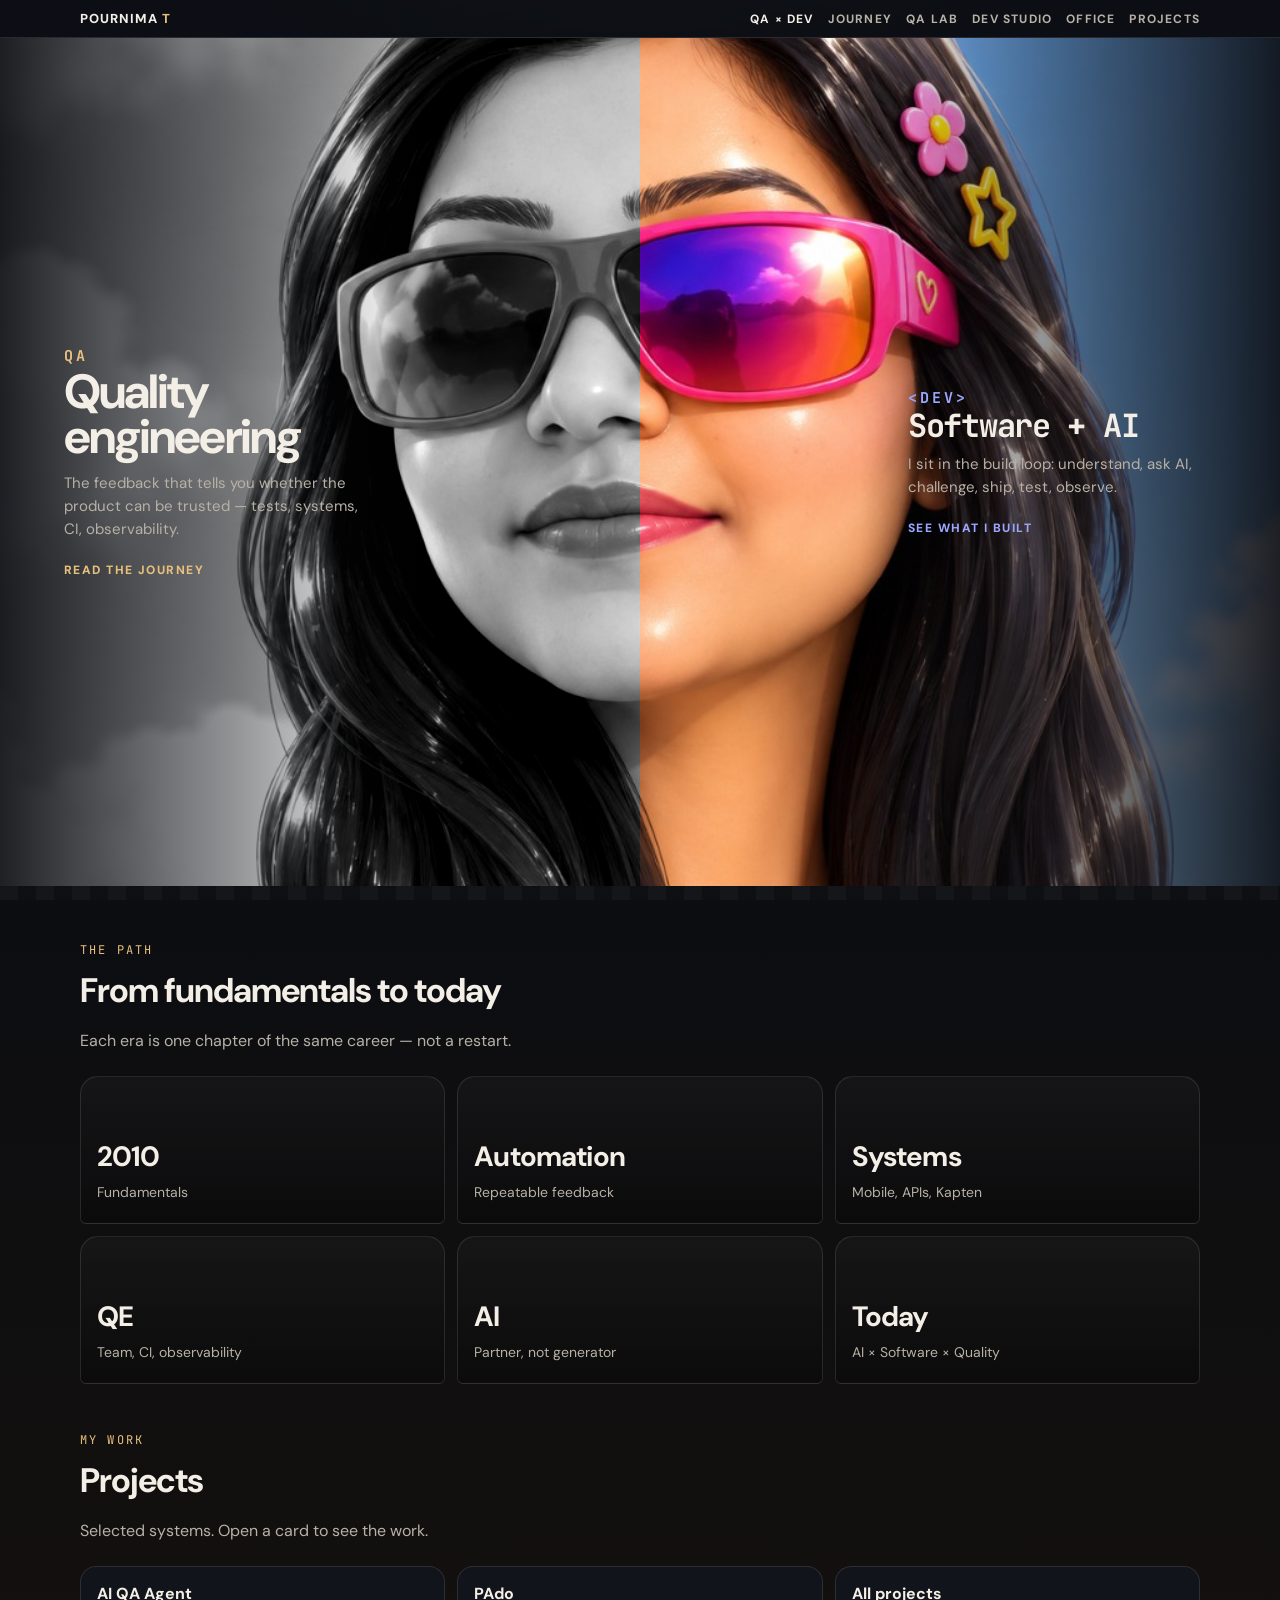
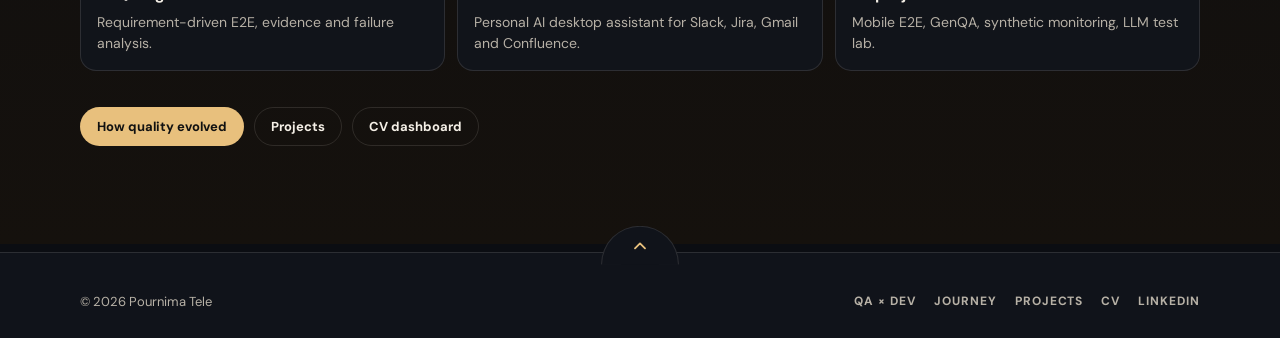
==== index.html @ 0f0cb0cd "Use the new illustrated portrait on the QA × Dev split. The black-and-white and color halves stay th" ====
<!DOCTYPE html>
<html lang="en">
<head>
  <meta charset="UTF-8" />
  <meta name="viewport" content="width=device-width, initial-scale=1" />
  <title>Pournima T | QA × Dev</title>
  <meta name="description" content="Pournima Tele — quality engineering on one side, software and AI-assisted development on the other. 13+ years. Career started in 2010." />
  <link rel="preconnect" href="https://fonts.googleapis.com" />
  <link href="https://fonts.googleapis.com/css2?family=DM+Sans:wght@400;500;700;800&family=JetBrains+Mono:wght@500;700&display=swap" rel="stylesheet" />
  <link rel="stylesheet" href="./styles.css" />
</head>
<body id="top" data-room="lobby">
  <div class="mouse-spot" aria-hidden="true"></div>
  <a class="skip" href="#main">Skip to content</a>
  <div class="floor">
    <header class="nav">
      <div class="wrap hud-inner">
        <a class="brand" href="https://qapournima.github.io/ai-quality-engineering/">Pournima <span>T</span></a>
        <nav class="nav-links" aria-label="Site">
          <a class="active" href="./index.html">QA × Dev</a>
          <a href="https://qapournima.github.io/ai-quality-engineering/journey.html">Journey</a>
          <a href="https://qapournima.github.io/ai-quality-engineering/qa-lab.html">QA Lab</a>
          <a href="https://qapournima.github.io/ai-quality-engineering/dev-studio.html">Dev Studio</a>
          <a href="https://qapournima.github.io/ai-quality-engineering/office.html">Office</a>
          <a href="https://qapournima.github.io/ai-quality-engineering/fame.html">Projects</a>
        </nav>
      </div>
    </header>
    <section class="stage" data-stage style="--split: 50">
      <figure class="face" data-face aria-hidden="true">
        <span class="half bw-half">
          <img src="./assets/portrait.jpg?v=2" alt="" />
        </span>
        <span class="half color-half">
          <img src="./assets/portrait.jpg?v=2" alt="" />
        </span>
      </figure>
      <a class="copy copy-qa" data-lean="qa" href="https://qapournima.github.io/ai-quality-engineering/journey.html">
        <p class="role">QA</p>
        <h1>Quality engineering</h1>
        <p>The feedback that tells you whether the product can be trusted — tests, systems, CI, observability.</p>
        <span class="go">Read the journey</span>
      </a>
      <a class="copy copy-dev" data-lean="dev" href="https://qapournima.github.io/ai-quality-engineering/fame.html">
        <p class="role">&lt;dev&gt;</p>
        <h1>Software + AI</h1>
        <p>I sit in the build loop: understand, ask AI, challenge, ship, test, observe.</p>
        <span class="go">See what I built</span>
      </a>
    </section>
    <main id="main" class="wrap after">
      <p class="kicker">The path</p>
      <h2 class="section-title">From fundamentals to today</h2>
      <p class="section-sub">Each era is one chapter of the same career — not a restart.</p>
      <div class="era-doors">
        <a class="door me" href="https://qapournima.github.io/ai-quality-engineering/journey.html#foundations"><h2>2010</h2><p>Fundamentals</p></a>
        <a class="door" href="https://qapournima.github.io/ai-quality-engineering/journey.html#automation"><h2>Automation</h2><p>Repeatable feedback</p></a>
        <a class="door qa" href="https://qapournima.github.io/ai-quality-engineering/journey.html#systems"><h2>Systems</h2><p>Mobile, APIs, Kapten</p></a>
        <a class="door qa" href="https://qapournima.github.io/ai-quality-engineering/journey.html#qe"><h2>QE</h2><p>Team, CI, observability</p></a>
        <a class="door dev" href="https://qapournima.github.io/ai-quality-engineering/journey.html#ai"><h2>AI</h2><p>Partner, not generator</p></a>
        <a class="door me" href="https://qapournima.github.io/ai-quality-engineering/journey.html#today"><h2>Today</h2><p>AI × Software × Quality</p></a>
      </div>
      <p class="kicker" style="margin-top:48px">My work</p>
      <h2 class="section-title">Projects</h2>
      <p class="section-sub">Selected systems. Open a card to see the work.</p>
      <div class="grid-3">
        <a class="card" href="https://qapournima.github.io/ai-quality-engineering/projects/ai-qa.html">
          <h3>AI QA Agent</h3>
          <p>Requirement-driven E2E, evidence and failure analysis.</p>
        </a>
        <a class="card" href="https://github.com/QAPournima/PAdo">
          <h3>PAdo</h3>
          <p>Personal AI desktop assistant for Slack, Jira, Gmail and Confluence.</p>
        </a>
        <a class="card" href="https://qapournima.github.io/ai-quality-engineering/fame.html">
          <h3>All projects</h3>
          <p>Mobile E2E, GenQA, synthetic monitoring, LLM test lab.</p>
        </a>
      </div>
      <div class="cta">
        <a class="btn btn-primary" href="https://qapournima.github.io/ai-quality-engineering/journey.html">How quality evolved</a>
        <a class="btn btn-ghost" href="https://qapournima.github.io/ai-quality-engineering/fame.html">Projects</a>
        <a class="btn btn-ghost" href="https://qapournima.github.io/QAPournima/">CV dashboard</a>
      </div>
    </main>
  </div>
  <footer class="site-foot">
    <a class="to-top" href="#top" aria-label="Back to top"><svg viewBox="0 0 24 24" width="20" height="20" aria-hidden="true"><path d="M6 14l6-6 6 6" fill="none" stroke="currentColor" stroke-width="2.2" stroke-linecap="round" stroke-linejoin="round"/></svg></a>
    <div class="foot-inner">
      <p>© 2026 Pournima Tele</p>
      <nav aria-label="Footer">
        <a href="./index.html">QA × Dev</a>
        <a href="https://qapournima.github.io/ai-quality-engineering/journey.html">Journey</a>
        <a href="https://qapournima.github.io/ai-quality-engineering/fame.html">Projects</a>
        <a href="https://qapournima.github.io/QAPournima/">CV</a>
        <a href="https://www.linkedin.com/in/pournimatele/">LinkedIn</a>
      </nav>
    </div>
  </footer>
  <script src="./script.js"></script>
</body>
</html>
---- styles.css ----
:root {
  --bg: #0b0d12;
  --ink: #f4efe6;
  --muted: #b7b1a6;
  --line: rgba(244, 239, 230, 0.12);
  --gold: #e8c07d;
  --lab: #7fd3c2;
  --dev: #9aa7ff;
  --me: #f0b27a;
  --tone: var(--gold);
  --panel: rgba(18, 21, 29, 0.88);
  --max: 1120px;
  --split: 50;
}
@property --split {
  syntax: "<number>";
  inherits: true;
  initial-value: 50;
}
* { box-sizing: border-box; }
html { scroll-behavior: smooth; }
body {
  margin: 0;
  min-height: 100vh;
  color: var(--ink);
  font-family: "DM Sans", ui-sans-serif, system-ui, sans-serif;
  background: #0b0d12;
}
.skip {
  position: absolute;
  left: 12px;
  top: -48px;
  z-index: 60;
  background: var(--tone);
  color: #111;
  font-weight: 700;
  text-decoration: none;
  padding: 8px 12px;
  border-radius: 8px;
}
.skip:focus { top: 12px; }
.floor {
  min-height: 100vh;
  background:
    radial-gradient(900px 420px at 50% -10%, color-mix(in srgb, var(--tone) 22%, transparent), transparent 60%),
    linear-gradient(180deg, #12151d 0%, #0b0d12 42%, #15110d 100%);
}
.floor::before {
  content: "";
  position: fixed;
  inset: auto 0 0;
  height: 28vh;
  background: repeating-linear-gradient(
    90deg,
    rgba(244,239,230,0.04) 0 18px,
    rgba(244,239,230,0.01) 18px 36px
  );
  mask-image: linear-gradient(transparent, black 50%);
  pointer-events: none;
}
a { color: inherit; }
.wrap { width: min(var(--max), calc(100% - 36px)); margin: 0 auto; position: relative; z-index: 1; }
.nav {
  position: sticky;
  top: 0;
  z-index: 40;
  backdrop-filter: blur(14px);
  background: rgba(11, 13, 18, 0.78);
  border-bottom: 1px solid var(--line);
}
.hud-inner {
  display: flex;
  align-items: center;
  justify-content: space-between;
  gap: 12px;
  padding: 10px 0;
  flex-wrap: wrap;
}
.brand {
  text-decoration: none;
  font-weight: 800;
  letter-spacing: 0.08em;
  text-transform: uppercase;
  font-size: 13px;
}
.brand span { color: var(--tone); }
.nav-links {
  display: flex;
  flex-wrap: wrap;
  gap: 14px;
  font-size: 12px;
  font-weight: 700;
  letter-spacing: 0.1em;
  text-transform: uppercase;
}
.nav-links a { text-decoration: none; color: var(--muted); }
.nav-links a:hover, .nav-links a.active { color: var(--ink); }

.stage {
  position: relative;
  display: grid;
  grid-template-columns: 1fr 1fr;
  min-height: calc(100vh - 52px);
  overflow: hidden;
}
.face {
  position: absolute;
  inset: 0;
  width: auto;
  margin: 0;
  pointer-events: none;
  z-index: 1;
}
.stage::before,
.stage::after {
  content: "";
  position: absolute;
  top: 0;
  bottom: 0;
  width: min(42%, 420px);
  z-index: 2;
  pointer-events: none;
}
.stage::before {
  left: 0;
  background: linear-gradient(90deg, rgba(11, 13, 18, 0.92) 0%, rgba(11, 13, 18, 0.45) 55%, transparent 100%);
}
.stage::after {
  right: 0;
  background: linear-gradient(270deg, rgba(11, 13, 18, 0.92) 0%, rgba(11, 13, 18, 0.45) 55%, transparent 100%);
}
.half {
  position: absolute;
  top: 0;
  bottom: 0;
  overflow: hidden;
}
.bw-half {
  left: 0;
  width: calc(var(--split) * 1%);
}
.color-half {
  left: calc(var(--split) * 1%);
  right: 0;
}
.half img {
  position: absolute;
  top: 0;
  height: 100%;
  width: var(--face-w, 1080px);
  max-width: none;
  object-fit: cover;
  object-position: 50% 42%;
}
.bw-half img { left: 0; filter: grayscale(1) contrast(1.12); }
.color-half img { left: calc(var(--split) * var(--face-w, 1080px) / -100); }
.copy {
  position: relative;
  z-index: 3;
  text-decoration: none;
  color: inherit;
  max-width: 28ch;
  align-self: center;
}
.copy:focus-visible { outline: 2px solid var(--tone); outline-offset: 8px; }
.copy-qa { justify-self: start; margin: 0 auto 0 clamp(24px, 5vw, 72px); }
.copy-dev { justify-self: end; margin: 0 clamp(24px, 5vw, 72px) 0 auto; }
.role {
  margin: 0 0 10px;
  letter-spacing: 0.2em;
  text-transform: uppercase;
  font-size: 12px;
  font-weight: 700;
  font-family: "JetBrains Mono", ui-monospace, monospace;
}
.copy-qa .role { color: var(--gold); }
.copy-dev .role { color: var(--dev); }
.copy h1 {
  margin: 0 0 12px;
  font-size: clamp(28px, 4vw, 48px);
  letter-spacing: -0.04em;
  line-height: 0.95;
}
.copy-dev h1 {
  font-family: "JetBrains Mono", ui-monospace, monospace;
  font-size: clamp(20px, 3vw, 32px);
}
.copy p {
  margin: 0;
  color: var(--muted);
  line-height: 1.55;
  font-size: 15px;
}
.go {
  display: inline-block;
  margin-top: 20px;
  font-size: 12px;
  font-weight: 800;
  letter-spacing: 0.12em;
  text-transform: uppercase;
}
.copy-qa .go { color: var(--gold); }
.copy-dev .go { color: var(--dev); }

.after { padding: 56px 0 90px; scroll-margin-top: 64px; }
.kicker {
  margin: 0 0 10px;
  font-family: "JetBrains Mono", ui-monospace, monospace;
  font-size: 12px;
  letter-spacing: 0.18em;
  text-transform: uppercase;
  color: var(--tone);
}
.section-title { margin: 0 0 8px; font-size: 34px; letter-spacing: -0.03em; }
.section-sub { color: var(--muted); max-width: 680px; line-height: 1.55; }
.era-doors {
  display: grid;
  grid-template-columns: repeat(3, 1fr);
  gap: 12px;
  margin: 22px 0;
}
.era-doors .door {
  margin: 0;
  width: auto;
  justify-self: stretch;
}
.door {
  min-height: 148px;
  border-radius: 18px 18px 6px 6px;
  border: 1px solid var(--line);
  text-decoration: none;
  padding: 22px 16px;
  display: flex;
  flex-direction: column;
  justify-content: flex-end;
  gap: 8px;
  background: linear-gradient(180deg, rgba(255,255,255,0.03), rgba(0,0,0,0.25));
  transition: transform .2s ease, box-shadow .2s ease, border-color .2s ease;
  position: relative;
  overflow: hidden;
  isolation: isolate;
}
.door > * { position: relative; z-index: 1; }
.door h2 { margin: 0; font-size: 28px; letter-spacing: -0.03em; }
.door p { margin: 0; color: var(--muted); font-size: 14px; }
.door:hover, .door:focus-visible {
  transform: translateY(-6px);
  border-color: color-mix(in srgb, var(--door, var(--gold)) 55%, white);
  box-shadow: 0 16px 40px color-mix(in srgb, var(--door, var(--gold)) 18%, transparent);
}
.door.qa { --door: var(--lab); }
.door.dev { --door: var(--dev); }
.door.me { --door: var(--me); }
.door::after, .card::after {
  content: "";
  position: absolute;
  inset: 0;
  pointer-events: none;
  opacity: 0;
  z-index: 0;
  background: radial-gradient(
    220px circle at var(--lx, 50%) var(--ly, 50%),
    color-mix(in srgb, var(--door, var(--tone)) 32%, transparent),
    transparent 72%
  );
  transition: opacity 0.25s ease;
}
.door:hover::after, .card:hover::after,
.door:focus-visible::after, .card:focus-visible::after { opacity: 1; }
.grid-3 {
  display: grid;
  grid-template-columns: repeat(3, 1fr);
  gap: 12px;
  margin-top: 22px;
}
.card {
  background: var(--panel);
  border: 1px solid var(--line);
  border-radius: 16px;
  padding: 16px;
  text-decoration: none;
  display: block;
  min-height: 100%;
  position: relative;
  overflow: hidden;
  isolation: isolate;
}
.card > * { position: relative; z-index: 1; }
.card:hover, .card:focus-visible { border-color: color-mix(in srgb, var(--tone) 50%, white); }
.card h3 { margin: 0 0 8px; font-size: 16px; }
.card p { margin: 0; color: var(--muted); font-size: 14px; line-height: 1.5; }
.cta {
  display: flex;
  flex-wrap: wrap;
  gap: 10px;
  margin: 36px 0 8px;
}
.btn {
  display: inline-flex;
  align-items: center;
  justify-content: center;
  border-radius: 999px;
  padding: 10px 16px;
  text-decoration: none;
  font-weight: 700;
  font-size: 13px;
  border: 1px solid transparent;
}
.btn-primary { background: var(--tone); color: #111; }
.btn-ghost { border-color: var(--line); }
.mouse-spot {
  position: fixed;
  inset: 0;
  pointer-events: none;
  z-index: 8;
  transition: opacity 0.3s ease;
}

@media (max-width: 860px) {
  .stage {
    grid-template-columns: 1fr;
    min-height: auto;
  }
  .face {
    position: relative;
    left: auto;
    width: 100%;
    height: 78vw;
    min-height: 340px;
    transform: none;
    grid-row: 2;
  }
  .copy {
    max-width: none;
    margin: 0;
    padding: 32px 22px;
    justify-self: stretch;
  }
  .copy-qa { grid-row: 1; }
  .copy-dev { grid-row: 3; }
  .era-doors, .grid-3 { grid-template-columns: 1fr; }
  .mouse-spot, .door::after, .card::after { display: none; }
}
@media (prefers-reduced-motion: reduce) {
  .bw-half, .color-half, .half img { transition: none; }
  html { scroll-behavior: auto; }
  .door:hover, .door:focus-visible { transform: none; }
}
@media (min-width: 861px) and (prefers-reduced-motion: no-preference) {
  .bw-half, .color-half {
    transition: width 0.18s linear, left 0.18s linear;
  }
  .color-half img { transition: left 0.18s linear; }
  .stage.is-rest .bw-half,
  .stage.is-rest .color-half {
    transition: width 0.45s cubic-bezier(0.22, 1, 0.36, 1), left 0.45s cubic-bezier(0.22, 1, 0.36, 1);
  }
  .stage.is-rest .color-half img {
    transition: left 0.45s cubic-bezier(0.22, 1, 0.36, 1);
  }
}

.site-foot {
  position: relative;
  z-index: 20;
  margin-top: 8px;
  background: #10131a;
  color: var(--muted);
  padding: 40px 0 28px;
  border-top: 1px solid var(--line);
}
.to-top {
  position: absolute;
  left: 50%;
  top: 0;
  transform: translate(-50%, -70%);
  width: 78px;
  height: 39px;
  border-radius: 78px 78px 0 0;
  background: #10131a;
  color: var(--gold);
  display: grid;
  place-items: end center;
  padding-bottom: 8px;
  text-decoration: none;
  border: 1px solid var(--line);
  border-bottom: 0;
}
.to-top:hover { color: var(--ink); }
.foot-inner {
  display: flex;
  justify-content: space-between;
  align-items: center;
  flex-wrap: wrap;
  gap: 12px 28px;
  width: min(var(--max), calc(100% - 36px));
  margin: 0 auto;
}
.site-foot p { margin: 0; font-size: 13px; }
.site-foot nav { display: flex; flex-wrap: wrap; gap: 8px 18px; }
.site-foot nav a {
  color: var(--muted);
  text-decoration: none;
  font-size: 12px;
  font-weight: 700;
  letter-spacing: 0.08em;
  text-transform: uppercase;
}
.site-foot nav a:hover { color: var(--ink); }
@media (max-width: 720px) {
  .foot-inner { justify-content: center; text-align: center; }
  .site-foot nav { justify-content: center; }
}
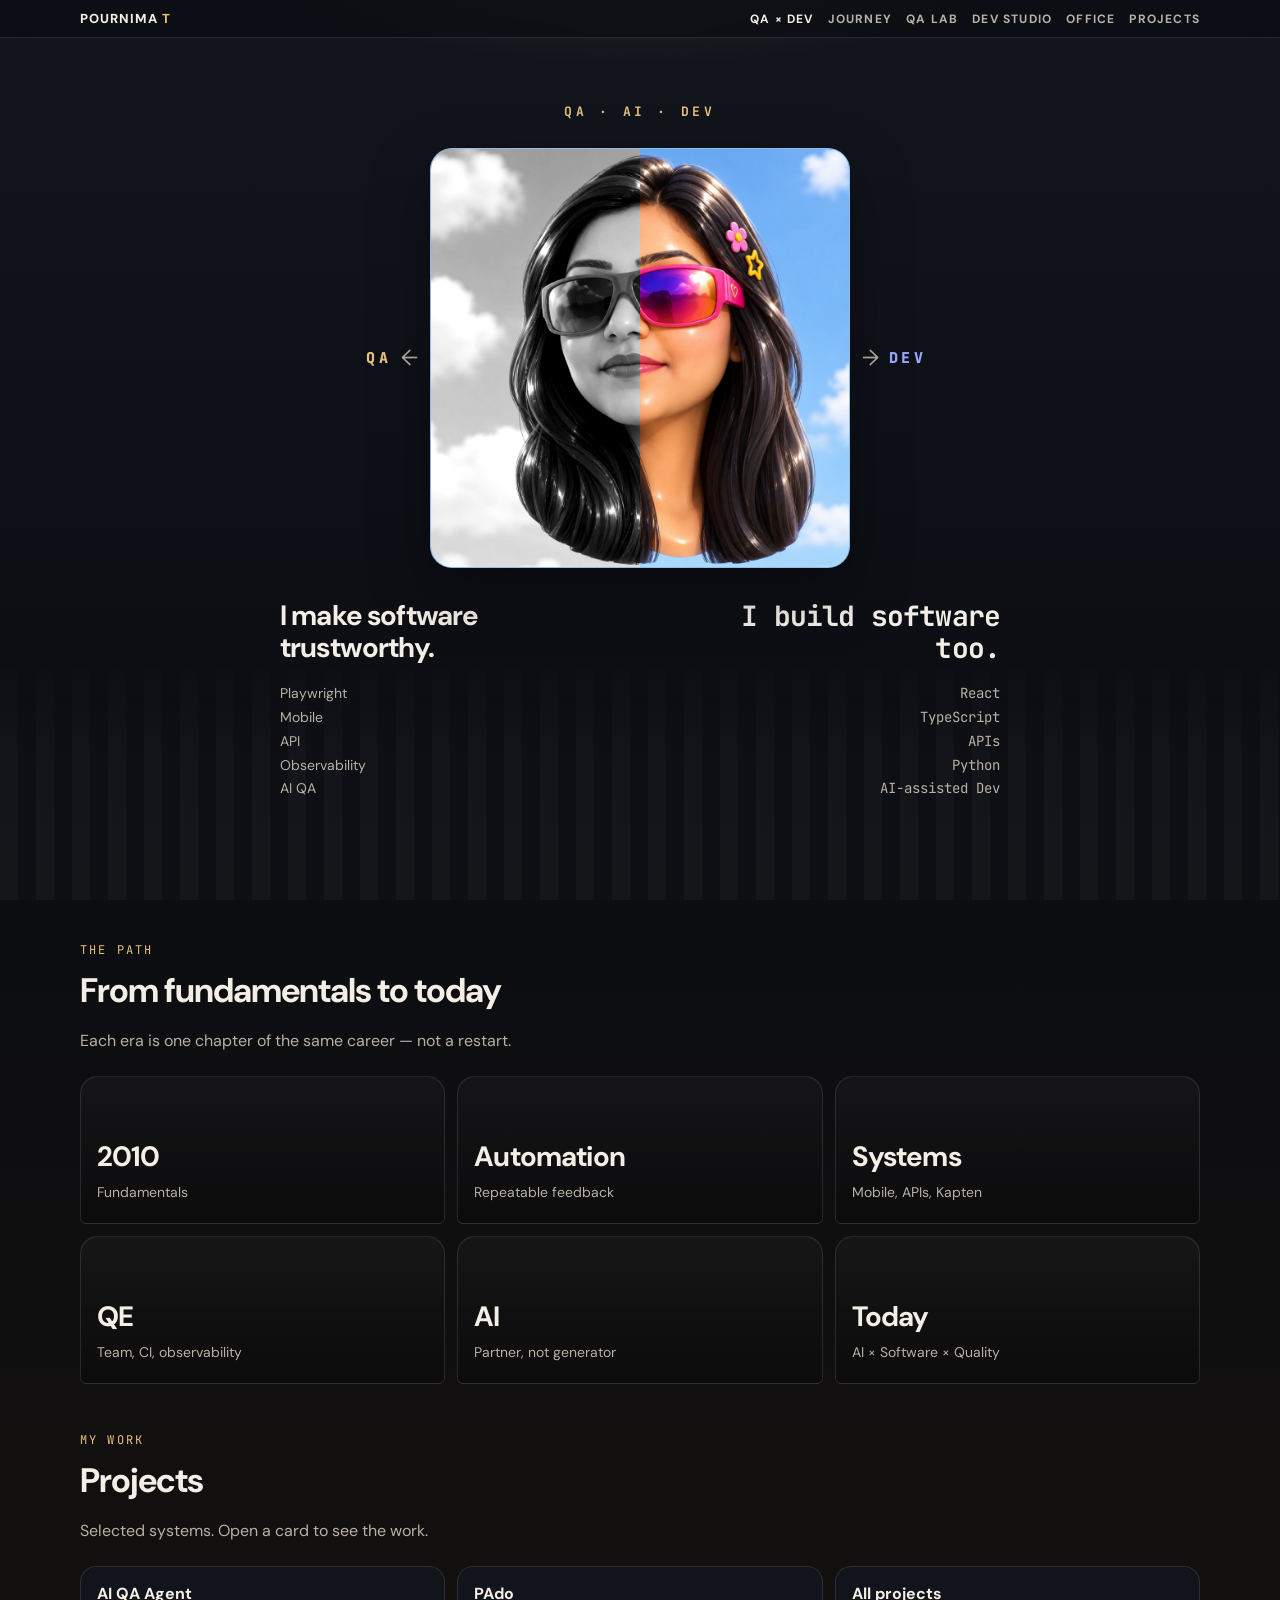
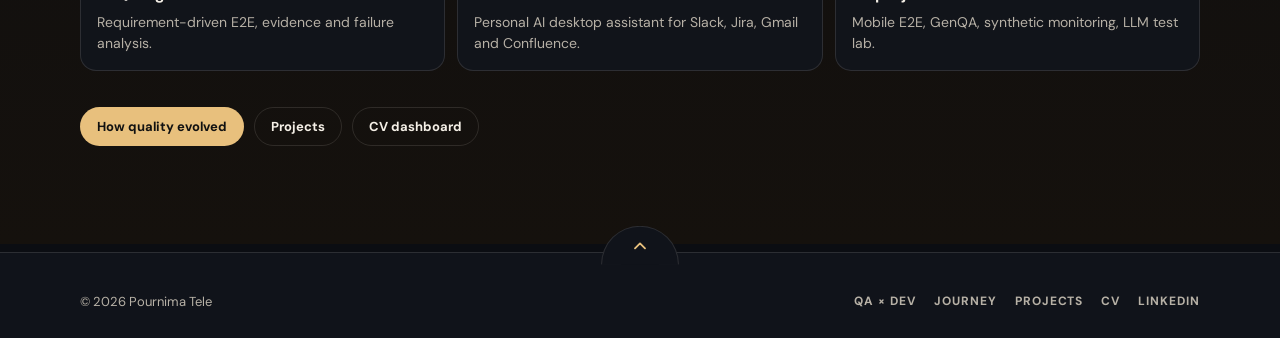
==== commit 19010afa: "Lay out QA × Dev as a centered portrait with short QA and Dev claims. The 3D figure stays the split," ====
--- a/index.html
+++ b/index.html
@@ -27,26 +27,45 @@
       </div>
     </header>
     <section class="stage" data-stage style="--split: 50">
-      <figure class="face" data-face aria-hidden="true">
-        <span class="half bw-half">
-          <img src="./assets/portrait.jpg?v=2" alt="" />
-        </span>
-        <span class="half color-half">
-          <img src="./assets/portrait.jpg?v=2" alt="" />
-        </span>
-      </figure>
-      <a class="copy copy-qa" data-lean="qa" href="https://qapournima.github.io/ai-quality-engineering/journey.html">
-        <p class="role">QA</p>
-        <h1>Quality engineering</h1>
-        <p>The feedback that tells you whether the product can be trusted — tests, systems, CI, observability.</p>
-        <span class="go">Read the journey</span>
-      </a>
-      <a class="copy copy-dev" data-lean="dev" href="https://qapournima.github.io/ai-quality-engineering/fame.html">
-        <p class="role">&lt;dev&gt;</p>
-        <h1>Software + AI</h1>
-        <p>I sit in the build loop: understand, ask AI, challenge, ship, test, observe.</p>
-        <span class="go">See what I built</span>
-      </a>
+      <p class="banner-kicker">QA · AI · DEV</p>
+      <div class="hero">
+        <a class="side copy-qa" data-lean="qa" href="https://qapournima.github.io/ai-quality-engineering/journey.html">
+          <span class="role">QA</span>
+          <span class="arrow" aria-hidden="true">←</span>
+        </a>
+        <figure class="face" data-face>
+          <span class="half bw-half">
+            <img src="./assets/portrait.jpg?v=2" alt="Illustrated portrait of Pournima Tele" />
+          </span>
+          <span class="half color-half">
+            <img src="./assets/portrait.jpg?v=2" alt="" />
+          </span>
+        </figure>
+        <a class="side copy-dev" data-lean="dev" href="https://qapournima.github.io/ai-quality-engineering/fame.html">
+          <span class="arrow" aria-hidden="true">→</span>
+          <span class="role">DEV</span>
+        </a>
+      </div>
+      <div class="lines">
+        <p class="line-qa">I make software trustworthy.</p>
+        <p class="line-dev">I build software too.</p>
+      </div>
+      <div class="skills">
+        <ul class="skills-qa">
+          <li>Playwright</li>
+          <li>Mobile</li>
+          <li>API</li>
+          <li>Observability</li>
+          <li>AI QA</li>
+        </ul>
+        <ul class="skills-dev">
+          <li>React</li>
+          <li>TypeScript</li>
+          <li>APIs</li>
+          <li>Python</li>
+          <li>AI-assisted Dev</li>
+        </ul>
+      </div>
     </section>
     <main id="main" class="wrap after">
       <p class="kicker">The path</p>
--- a/styles.css
+++ b/styles.css
@@ -98,36 +98,40 @@
 
 .stage {
   position: relative;
+  display: flex;
+  flex-direction: column;
+  align-items: center;
+  justify-content: center;
+  min-height: calc(100vh - 52px);
+  padding: 36px 20px 56px;
+  overflow: hidden;
+}
+.banner-kicker {
+  margin: 0 0 28px;
+  font-family: "JetBrains Mono", ui-monospace, monospace;
+  font-size: 13px;
+  font-weight: 700;
+  letter-spacing: 0.28em;
+  text-transform: uppercase;
+  color: var(--tone);
+}
+.hero {
   display: grid;
-  grid-template-columns: 1fr 1fr;
-  min-height: calc(100vh - 52px);
+  grid-template-columns: minmax(72px, 1fr) min(52vw, 420px) minmax(72px, 1fr);
+  align-items: center;
+  width: min(960px, 100%);
+  gap: 12px;
+}
+.face {
+  position: relative;
+  margin: 0;
+  width: 100%;
+  aspect-ratio: 1;
+  border-radius: 22px;
   overflow: hidden;
-}
-.face {
-  position: absolute;
-  inset: 0;
-  width: auto;
-  margin: 0;
-  pointer-events: none;
-  z-index: 1;
-}
-.stage::before,
-.stage::after {
-  content: "";
-  position: absolute;
-  top: 0;
-  bottom: 0;
-  width: min(42%, 420px);
-  z-index: 2;
-  pointer-events: none;
-}
-.stage::before {
-  left: 0;
-  background: linear-gradient(90deg, rgba(11, 13, 18, 0.92) 0%, rgba(11, 13, 18, 0.45) 55%, transparent 100%);
-}
-.stage::after {
-  right: 0;
-  background: linear-gradient(270deg, rgba(11, 13, 18, 0.92) 0%, rgba(11, 13, 18, 0.45) 55%, transparent 100%);
+  border: 1px solid var(--line);
+  box-shadow: 0 24px 60px rgba(0, 0, 0, 0.35);
+  background: #7eb6e8;
 }
 .half {
   position: absolute;
@@ -147,60 +151,71 @@
   position: absolute;
   top: 0;
   height: 100%;
-  width: var(--face-w, 1080px);
+  width: var(--face-w, 420px);
   max-width: none;
   object-fit: cover;
   object-position: 50% 42%;
 }
 .bw-half img { left: 0; filter: grayscale(1) contrast(1.12); }
-.color-half img { left: calc(var(--split) * var(--face-w, 1080px) / -100); }
-.copy {
-  position: relative;
-  z-index: 3;
+.color-half img { left: calc(var(--split) * var(--face-w, 420px) / -100); }
+.side {
+  display: flex;
+  align-items: center;
+  justify-content: center;
+  gap: 10px;
   text-decoration: none;
   color: inherit;
-  max-width: 28ch;
-  align-self: center;
-}
-.copy:focus-visible { outline: 2px solid var(--tone); outline-offset: 8px; }
-.copy-qa { justify-self: start; margin: 0 auto 0 clamp(24px, 5vw, 72px); }
-.copy-dev { justify-self: end; margin: 0 clamp(24px, 5vw, 72px) 0 auto; }
+  min-height: 48px;
+}
+.side:focus-visible { outline: 2px solid var(--tone); outline-offset: 8px; }
+.copy-qa { justify-content: flex-end; }
+.copy-dev { justify-content: flex-start; }
 .role {
-  margin: 0 0 10px;
-  letter-spacing: 0.2em;
-  text-transform: uppercase;
-  font-size: 12px;
-  font-weight: 700;
+  margin: 0;
+  letter-spacing: 0.22em;
+  text-transform: uppercase;
+  font-size: 15px;
+  font-weight: 800;
   font-family: "JetBrains Mono", ui-monospace, monospace;
 }
 .copy-qa .role { color: var(--gold); }
 .copy-dev .role { color: var(--dev); }
-.copy h1 {
-  margin: 0 0 12px;
-  font-size: clamp(28px, 4vw, 48px);
-  letter-spacing: -0.04em;
-  line-height: 0.95;
-}
-.copy-dev h1 {
+.arrow {
+  color: var(--muted);
+  font-size: 22px;
+  line-height: 1;
+}
+.lines,
+.skills {
+  display: grid;
+  grid-template-columns: 1fr 1fr;
+  width: min(720px, 100%);
+  gap: 16px 48px;
+}
+.lines { margin: 32px 0 18px; }
+.line-qa, .line-dev {
+  margin: 0;
+  font-size: clamp(20px, 3vw, 28px);
+  letter-spacing: -0.03em;
+  line-height: 1.15;
+  font-weight: 700;
+}
+.line-qa { text-align: left; }
+.line-dev { text-align: right; font-family: "JetBrains Mono", ui-monospace, monospace; }
+.skills { margin: 0; }
+.skills ul {
+  margin: 0;
+  padding: 0;
+  list-style: none;
+  color: var(--muted);
+  font-size: 14px;
+  line-height: 1.7;
+}
+.skills-qa { text-align: left; }
+.skills-dev {
+  text-align: right;
   font-family: "JetBrains Mono", ui-monospace, monospace;
-  font-size: clamp(20px, 3vw, 32px);
-}
-.copy p {
-  margin: 0;
-  color: var(--muted);
-  line-height: 1.55;
-  font-size: 15px;
-}
-.go {
-  display: inline-block;
-  margin-top: 20px;
-  font-size: 12px;
-  font-weight: 800;
-  letter-spacing: 0.12em;
-  text-transform: uppercase;
-}
-.copy-qa .go { color: var(--gold); }
-.copy-dev .go { color: var(--dev); }
+}
 
 .after { padding: 56px 0 90px; scroll-margin-top: 64px; }
 .kicker {
@@ -317,27 +332,15 @@
 }
 
 @media (max-width: 860px) {
-  .stage {
+  .hero {
     grid-template-columns: 1fr;
-    min-height: auto;
+    justify-items: center;
+    gap: 16px;
   }
-  .face {
-    position: relative;
-    left: auto;
-    width: 100%;
-    height: 78vw;
-    min-height: 340px;
-    transform: none;
-    grid-row: 2;
-  }
-  .copy {
-    max-width: none;
-    margin: 0;
-    padding: 32px 22px;
-    justify-self: stretch;
-  }
-  .copy-qa { grid-row: 1; }
-  .copy-dev { grid-row: 3; }
+  .face { width: min(78vw, 360px); }
+  .copy-qa, .copy-dev { justify-content: center; }
+  .lines, .skills { grid-template-columns: 1fr 1fr; gap: 12px 20px; }
+  .line-qa, .line-dev, .skills-qa, .skills-dev { text-align: left; }
   .era-doors, .grid-3 { grid-template-columns: 1fr; }
   .mouse-spot, .door::after, .card::after { display: none; }
 }
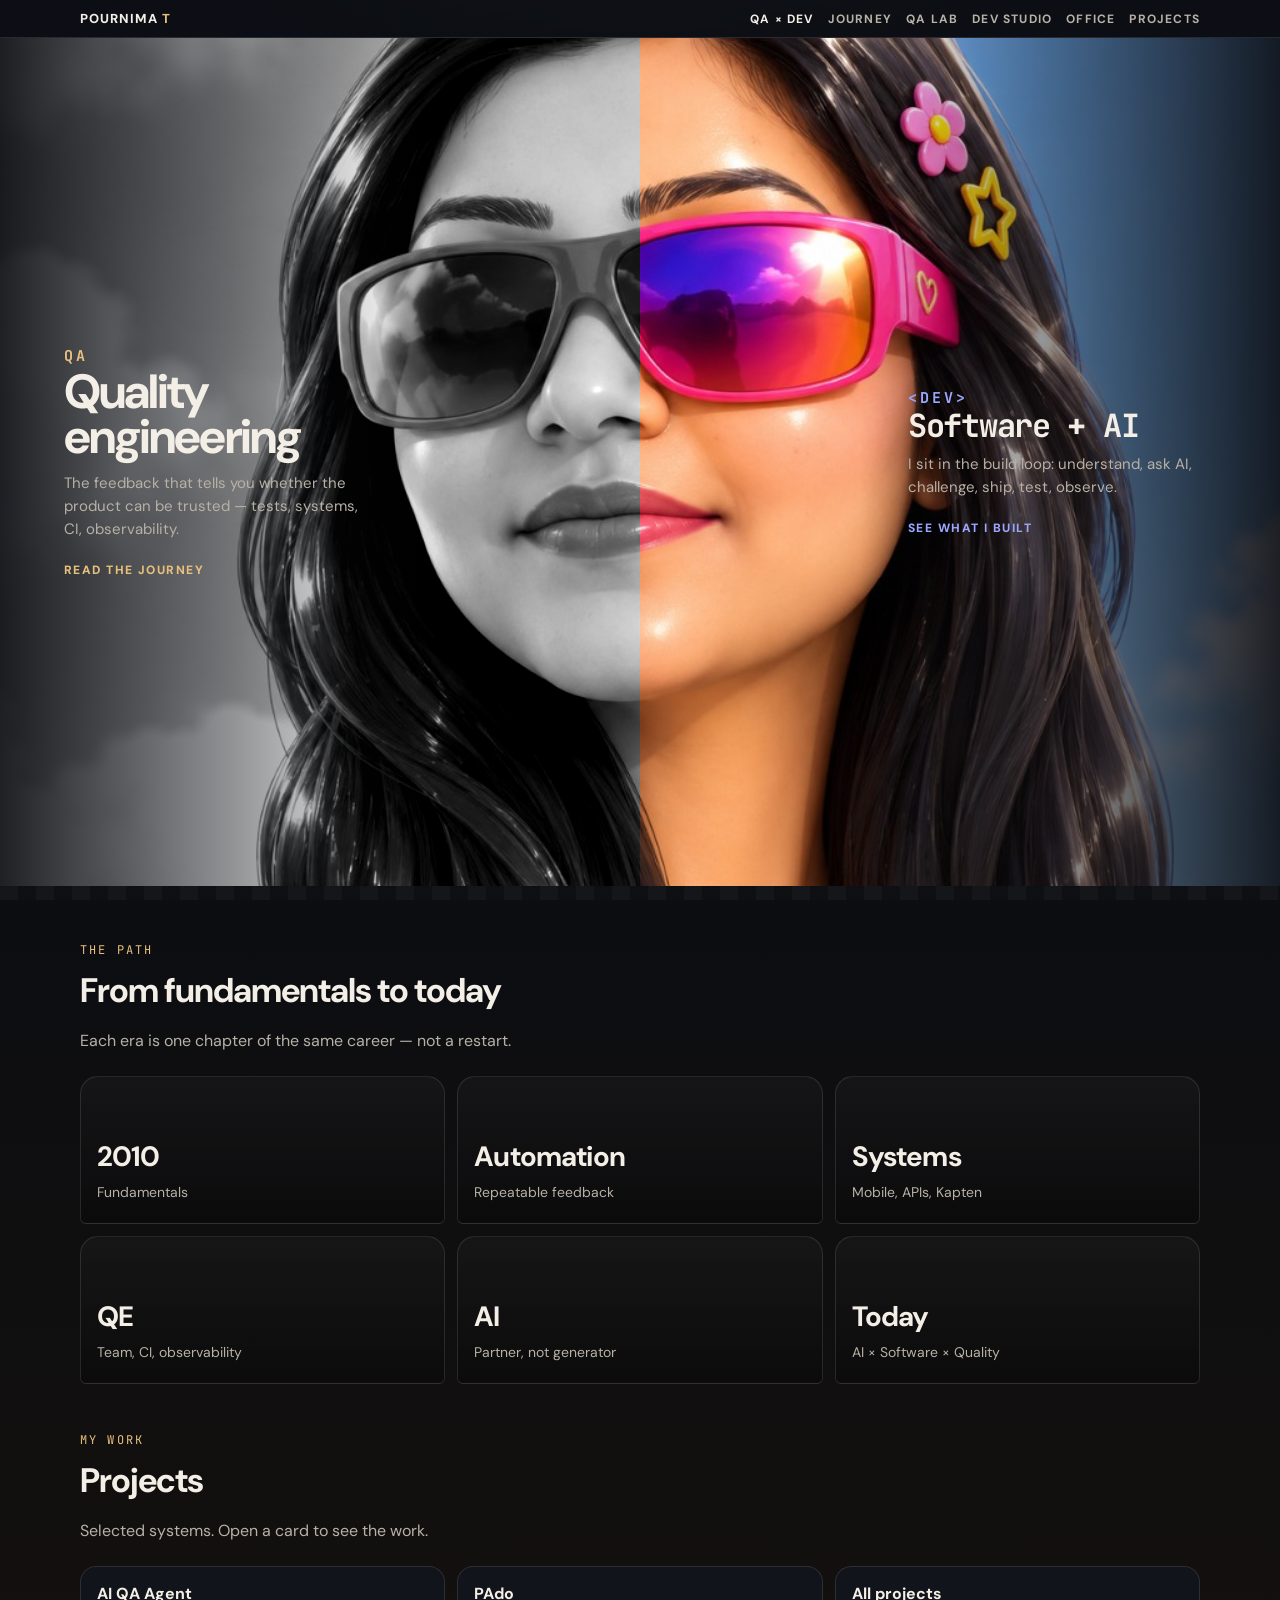
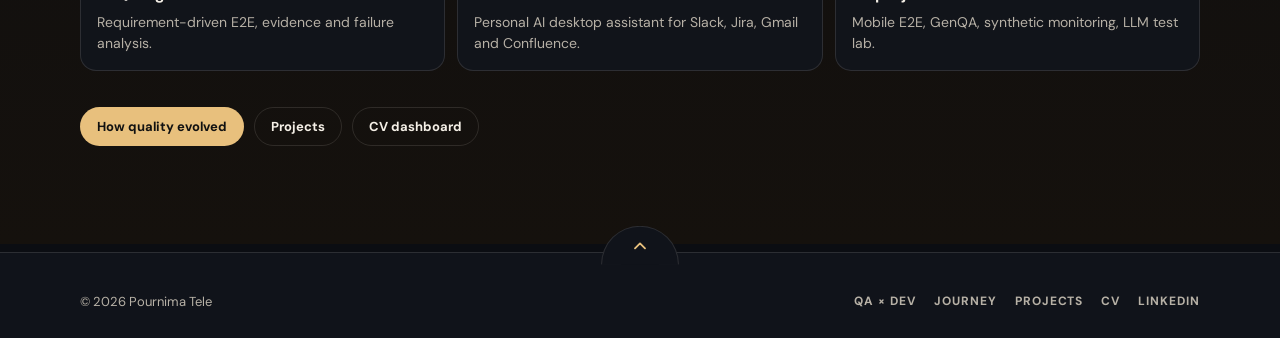
==== commit 05f05fda: "Restore the previous QA × Dev hero. The mockup layout is gone; the illustrated portrait and black-an" ====
--- a/index.html
+++ b/index.html
@@ -27,45 +27,26 @@
       </div>
     </header>
     <section class="stage" data-stage style="--split: 50">
-      <p class="banner-kicker">QA · AI · DEV</p>
-      <div class="hero">
-        <a class="side copy-qa" data-lean="qa" href="https://qapournima.github.io/ai-quality-engineering/journey.html">
-          <span class="role">QA</span>
-          <span class="arrow" aria-hidden="true">←</span>
-        </a>
-        <figure class="face" data-face>
-          <span class="half bw-half">
-            <img src="./assets/portrait.jpg?v=2" alt="Illustrated portrait of Pournima Tele" />
-          </span>
-          <span class="half color-half">
-            <img src="./assets/portrait.jpg?v=2" alt="" />
-          </span>
-        </figure>
-        <a class="side copy-dev" data-lean="dev" href="https://qapournima.github.io/ai-quality-engineering/fame.html">
-          <span class="arrow" aria-hidden="true">→</span>
-          <span class="role">DEV</span>
-        </a>
-      </div>
-      <div class="lines">
-        <p class="line-qa">I make software trustworthy.</p>
-        <p class="line-dev">I build software too.</p>
-      </div>
-      <div class="skills">
-        <ul class="skills-qa">
-          <li>Playwright</li>
-          <li>Mobile</li>
-          <li>API</li>
-          <li>Observability</li>
-          <li>AI QA</li>
-        </ul>
-        <ul class="skills-dev">
-          <li>React</li>
-          <li>TypeScript</li>
-          <li>APIs</li>
-          <li>Python</li>
-          <li>AI-assisted Dev</li>
-        </ul>
-      </div>
+      <figure class="face" data-face aria-hidden="true">
+        <span class="half bw-half">
+          <img src="./assets/portrait.jpg?v=2" alt="" />
+        </span>
+        <span class="half color-half">
+          <img src="./assets/portrait.jpg?v=2" alt="" />
+        </span>
+      </figure>
+      <a class="copy copy-qa" data-lean="qa" href="https://qapournima.github.io/ai-quality-engineering/journey.html">
+        <p class="role">QA</p>
+        <h1>Quality engineering</h1>
+        <p>The feedback that tells you whether the product can be trusted — tests, systems, CI, observability.</p>
+        <span class="go">Read the journey</span>
+      </a>
+      <a class="copy copy-dev" data-lean="dev" href="https://qapournima.github.io/ai-quality-engineering/fame.html">
+        <p class="role">&lt;dev&gt;</p>
+        <h1>Software + AI</h1>
+        <p>I sit in the build loop: understand, ask AI, challenge, ship, test, observe.</p>
+        <span class="go">See what I built</span>
+      </a>
     </section>
     <main id="main" class="wrap after">
       <p class="kicker">The path</p>
--- a/styles.css
+++ b/styles.css
@@ -98,40 +98,36 @@
 
 .stage {
   position: relative;
-  display: flex;
-  flex-direction: column;
-  align-items: center;
-  justify-content: center;
+  display: grid;
+  grid-template-columns: 1fr 1fr;
   min-height: calc(100vh - 52px);
-  padding: 36px 20px 56px;
   overflow: hidden;
 }
-.banner-kicker {
-  margin: 0 0 28px;
-  font-family: "JetBrains Mono", ui-monospace, monospace;
-  font-size: 13px;
-  font-weight: 700;
-  letter-spacing: 0.28em;
-  text-transform: uppercase;
-  color: var(--tone);
-}
-.hero {
-  display: grid;
-  grid-template-columns: minmax(72px, 1fr) min(52vw, 420px) minmax(72px, 1fr);
-  align-items: center;
-  width: min(960px, 100%);
-  gap: 12px;
-}
 .face {
-  position: relative;
+  position: absolute;
+  inset: 0;
+  width: auto;
   margin: 0;
-  width: 100%;
-  aspect-ratio: 1;
-  border-radius: 22px;
-  overflow: hidden;
-  border: 1px solid var(--line);
-  box-shadow: 0 24px 60px rgba(0, 0, 0, 0.35);
-  background: #7eb6e8;
+  pointer-events: none;
+  z-index: 1;
+}
+.stage::before,
+.stage::after {
+  content: "";
+  position: absolute;
+  top: 0;
+  bottom: 0;
+  width: min(42%, 420px);
+  z-index: 2;
+  pointer-events: none;
+}
+.stage::before {
+  left: 0;
+  background: linear-gradient(90deg, rgba(11, 13, 18, 0.92) 0%, rgba(11, 13, 18, 0.45) 55%, transparent 100%);
+}
+.stage::after {
+  right: 0;
+  background: linear-gradient(270deg, rgba(11, 13, 18, 0.92) 0%, rgba(11, 13, 18, 0.45) 55%, transparent 100%);
 }
 .half {
   position: absolute;
@@ -151,71 +147,60 @@
   position: absolute;
   top: 0;
   height: 100%;
-  width: var(--face-w, 420px);
+  width: var(--face-w, 1080px);
   max-width: none;
   object-fit: cover;
   object-position: 50% 42%;
 }
 .bw-half img { left: 0; filter: grayscale(1) contrast(1.12); }
-.color-half img { left: calc(var(--split) * var(--face-w, 420px) / -100); }
-.side {
-  display: flex;
-  align-items: center;
-  justify-content: center;
-  gap: 10px;
+.color-half img { left: calc(var(--split) * var(--face-w, 1080px) / -100); }
+.copy {
+  position: relative;
+  z-index: 3;
   text-decoration: none;
   color: inherit;
-  min-height: 48px;
-}
-.side:focus-visible { outline: 2px solid var(--tone); outline-offset: 8px; }
-.copy-qa { justify-content: flex-end; }
-.copy-dev { justify-content: flex-start; }
+  max-width: 28ch;
+  align-self: center;
+}
+.copy:focus-visible { outline: 2px solid var(--tone); outline-offset: 8px; }
+.copy-qa { justify-self: start; margin: 0 auto 0 clamp(24px, 5vw, 72px); }
+.copy-dev { justify-self: end; margin: 0 clamp(24px, 5vw, 72px) 0 auto; }
 .role {
-  margin: 0;
-  letter-spacing: 0.22em;
-  text-transform: uppercase;
-  font-size: 15px;
-  font-weight: 800;
+  margin: 0 0 10px;
+  letter-spacing: 0.2em;
+  text-transform: uppercase;
+  font-size: 12px;
+  font-weight: 700;
   font-family: "JetBrains Mono", ui-monospace, monospace;
 }
 .copy-qa .role { color: var(--gold); }
 .copy-dev .role { color: var(--dev); }
-.arrow {
+.copy h1 {
+  margin: 0 0 12px;
+  font-size: clamp(28px, 4vw, 48px);
+  letter-spacing: -0.04em;
+  line-height: 0.95;
+}
+.copy-dev h1 {
+  font-family: "JetBrains Mono", ui-monospace, monospace;
+  font-size: clamp(20px, 3vw, 32px);
+}
+.copy p {
+  margin: 0;
   color: var(--muted);
-  font-size: 22px;
-  line-height: 1;
-}
-.lines,
-.skills {
-  display: grid;
-  grid-template-columns: 1fr 1fr;
-  width: min(720px, 100%);
-  gap: 16px 48px;
-}
-.lines { margin: 32px 0 18px; }
-.line-qa, .line-dev {
-  margin: 0;
-  font-size: clamp(20px, 3vw, 28px);
-  letter-spacing: -0.03em;
-  line-height: 1.15;
-  font-weight: 700;
-}
-.line-qa { text-align: left; }
-.line-dev { text-align: right; font-family: "JetBrains Mono", ui-monospace, monospace; }
-.skills { margin: 0; }
-.skills ul {
-  margin: 0;
-  padding: 0;
-  list-style: none;
-  color: var(--muted);
-  font-size: 14px;
-  line-height: 1.7;
-}
-.skills-qa { text-align: left; }
-.skills-dev {
-  text-align: right;
-  font-family: "JetBrains Mono", ui-monospace, monospace;
-}
+  line-height: 1.55;
+  font-size: 15px;
+}
+.go {
+  display: inline-block;
+  margin-top: 20px;
+  font-size: 12px;
+  font-weight: 800;
+  letter-spacing: 0.12em;
+  text-transform: uppercase;
+}
+.copy-qa .go { color: var(--gold); }
+.copy-dev .go { color: var(--dev); }
 
 .after { padding: 56px 0 90px; scroll-margin-top: 64px; }
 .kicker {
@@ -332,15 +317,27 @@
 }
 
 @media (max-width: 860px) {
-  .hero {
+  .stage {
     grid-template-columns: 1fr;
-    justify-items: center;
-    gap: 16px;
-  }
-  .face { width: min(78vw, 360px); }
-  .copy-qa, .copy-dev { justify-content: center; }
-  .lines, .skills { grid-template-columns: 1fr 1fr; gap: 12px 20px; }
-  .line-qa, .line-dev, .skills-qa, .skills-dev { text-align: left; }
+    min-height: auto;
+  }
+  .face {
+    position: relative;
+    left: auto;
+    width: 100%;
+    height: 78vw;
+    min-height: 340px;
+    transform: none;
+    grid-row: 2;
+  }
+  .copy {
+    max-width: none;
+    margin: 0;
+    padding: 32px 22px;
+    justify-self: stretch;
+  }
+  .copy-qa { grid-row: 1; }
+  .copy-dev { grid-row: 3; }
   .era-doors, .grid-3 { grid-template-columns: 1fr; }
   .mouse-spot, .door::after, .card::after { display: none; }
 }
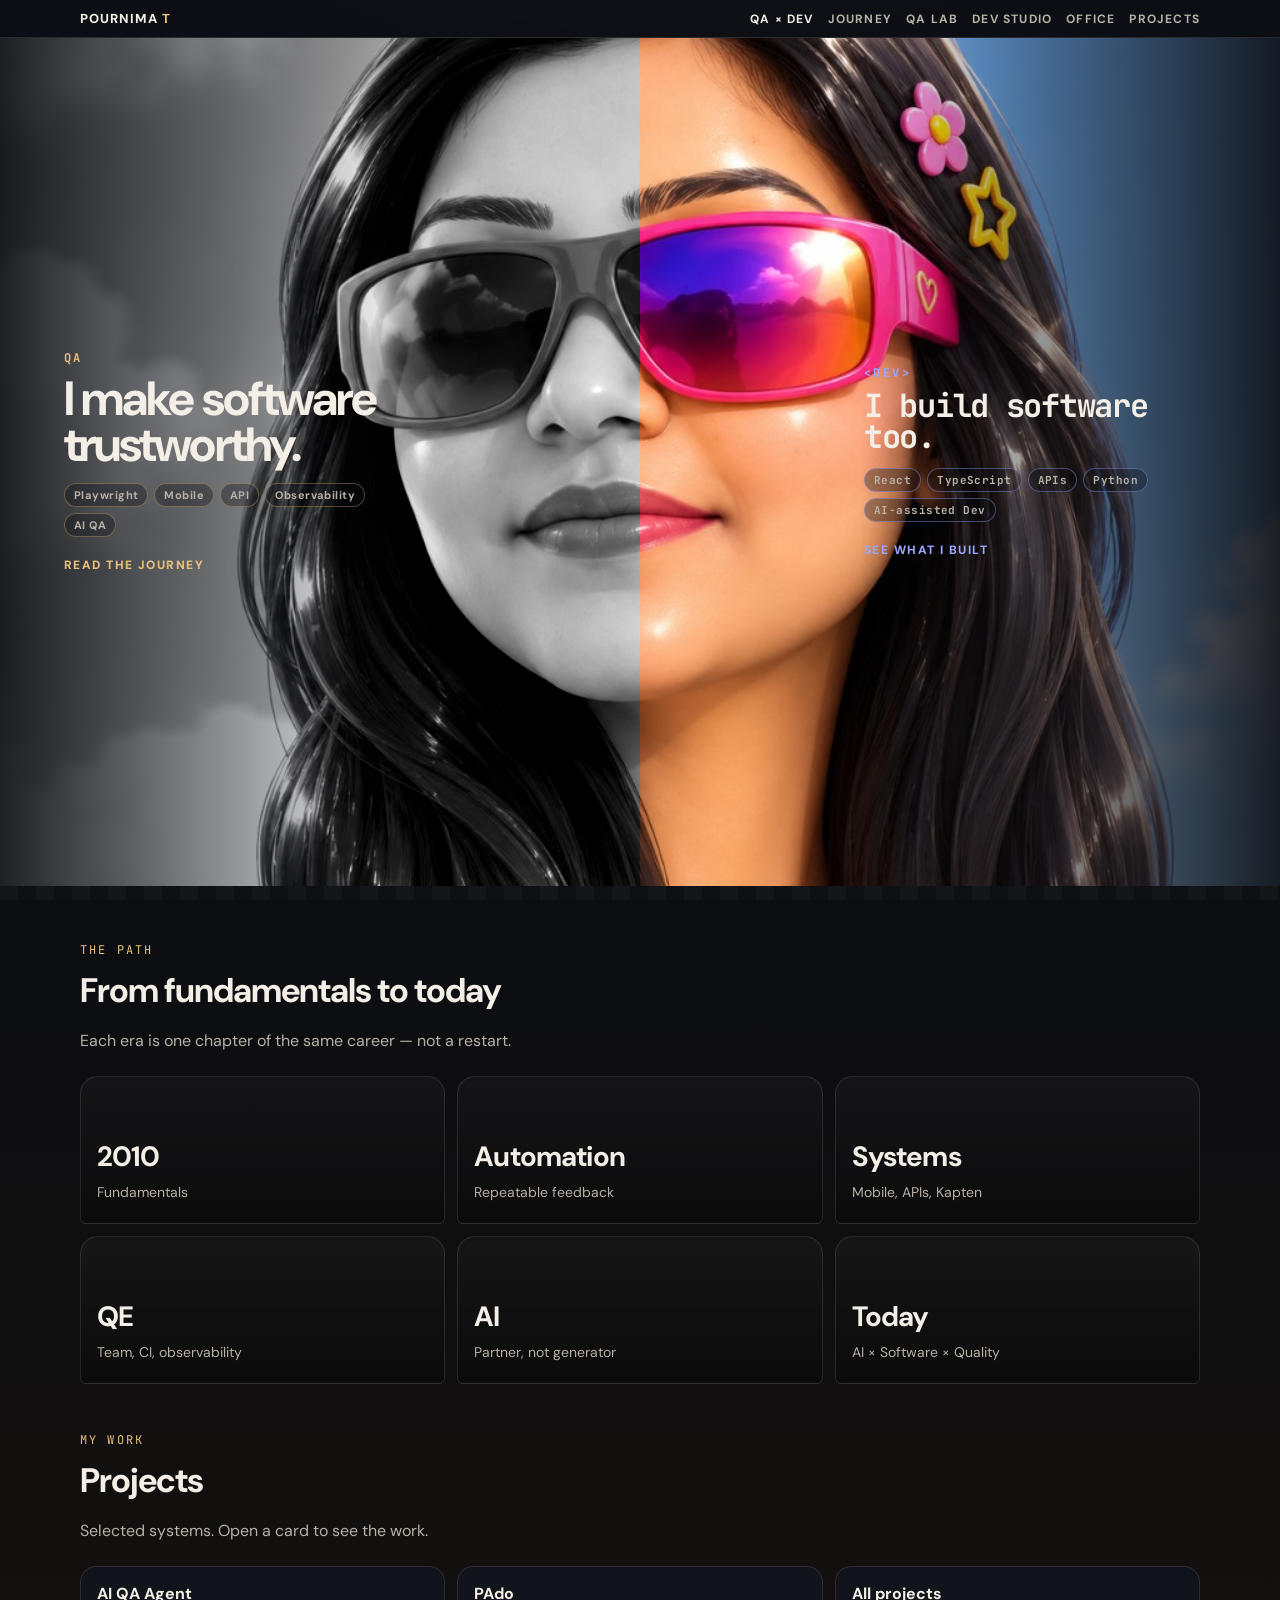
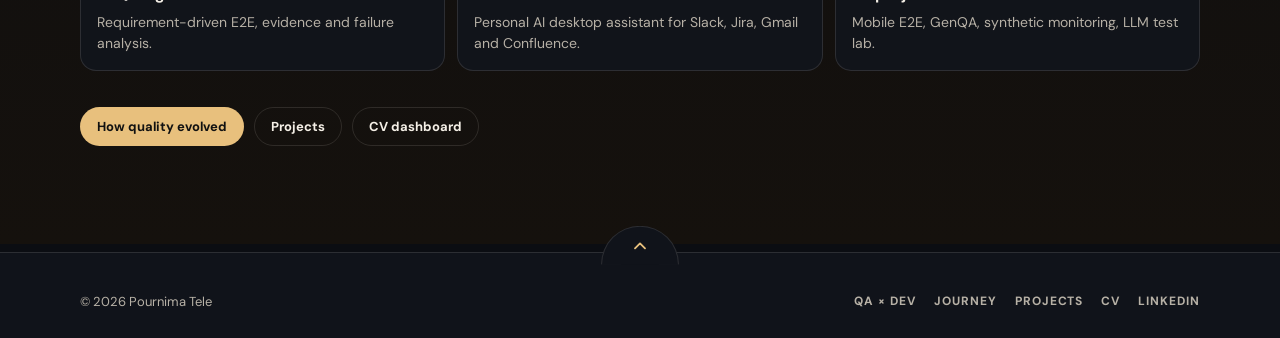
==== commit ce9870fb: "Keep the split hero and put the QA/Dev claims in as short lines and pills. The portrait layout stays" ====
--- a/index.html
+++ b/index.html
@@ -37,14 +37,26 @@
       </figure>
       <a class="copy copy-qa" data-lean="qa" href="https://qapournima.github.io/ai-quality-engineering/journey.html">
         <p class="role">QA</p>
-        <h1>Quality engineering</h1>
-        <p>The feedback that tells you whether the product can be trusted — tests, systems, CI, observability.</p>
+        <h1>I make software trustworthy.</h1>
+        <ul class="pills">
+          <li>Playwright</li>
+          <li>Mobile</li>
+          <li>API</li>
+          <li>Observability</li>
+          <li>AI QA</li>
+        </ul>
         <span class="go">Read the journey</span>
       </a>
       <a class="copy copy-dev" data-lean="dev" href="https://qapournima.github.io/ai-quality-engineering/fame.html">
         <p class="role">&lt;dev&gt;</p>
-        <h1>Software + AI</h1>
-        <p>I sit in the build loop: understand, ask AI, challenge, ship, test, observe.</p>
+        <h1>I build software too.</h1>
+        <ul class="pills">
+          <li>React</li>
+          <li>TypeScript</li>
+          <li>APIs</li>
+          <li>Python</li>
+          <li>AI-assisted Dev</li>
+        </ul>
         <span class="go">See what I built</span>
       </a>
     </section>
--- a/styles.css
+++ b/styles.css
@@ -159,7 +159,7 @@
   z-index: 3;
   text-decoration: none;
   color: inherit;
-  max-width: 28ch;
+  max-width: 32ch;
   align-self: center;
 }
 .copy:focus-visible { outline: 2px solid var(--tone); outline-offset: 8px; }
@@ -185,11 +185,28 @@
   font-family: "JetBrains Mono", ui-monospace, monospace;
   font-size: clamp(20px, 3vw, 32px);
 }
-.copy p {
-  margin: 0;
+.copy .pills {
+  display: flex;
+  flex-wrap: wrap;
+  gap: 6px;
+  margin: 16px 0 0;
+  padding: 0;
+  list-style: none;
+}
+.copy .pills li {
+  border: 1px solid var(--line);
+  border-radius: 999px;
+  padding: 4px 9px;
+  font-size: 11px;
+  font-weight: 700;
+  letter-spacing: 0.04em;
   color: var(--muted);
-  line-height: 1.55;
-  font-size: 15px;
+  background: rgba(11, 13, 18, 0.35);
+}
+.copy-qa .pills li { border-color: color-mix(in srgb, var(--gold) 35%, transparent); }
+.copy-dev .pills li {
+  border-color: color-mix(in srgb, var(--dev) 40%, transparent);
+  font-family: "JetBrains Mono", ui-monospace, monospace;
 }
 .go {
   display: inline-block;
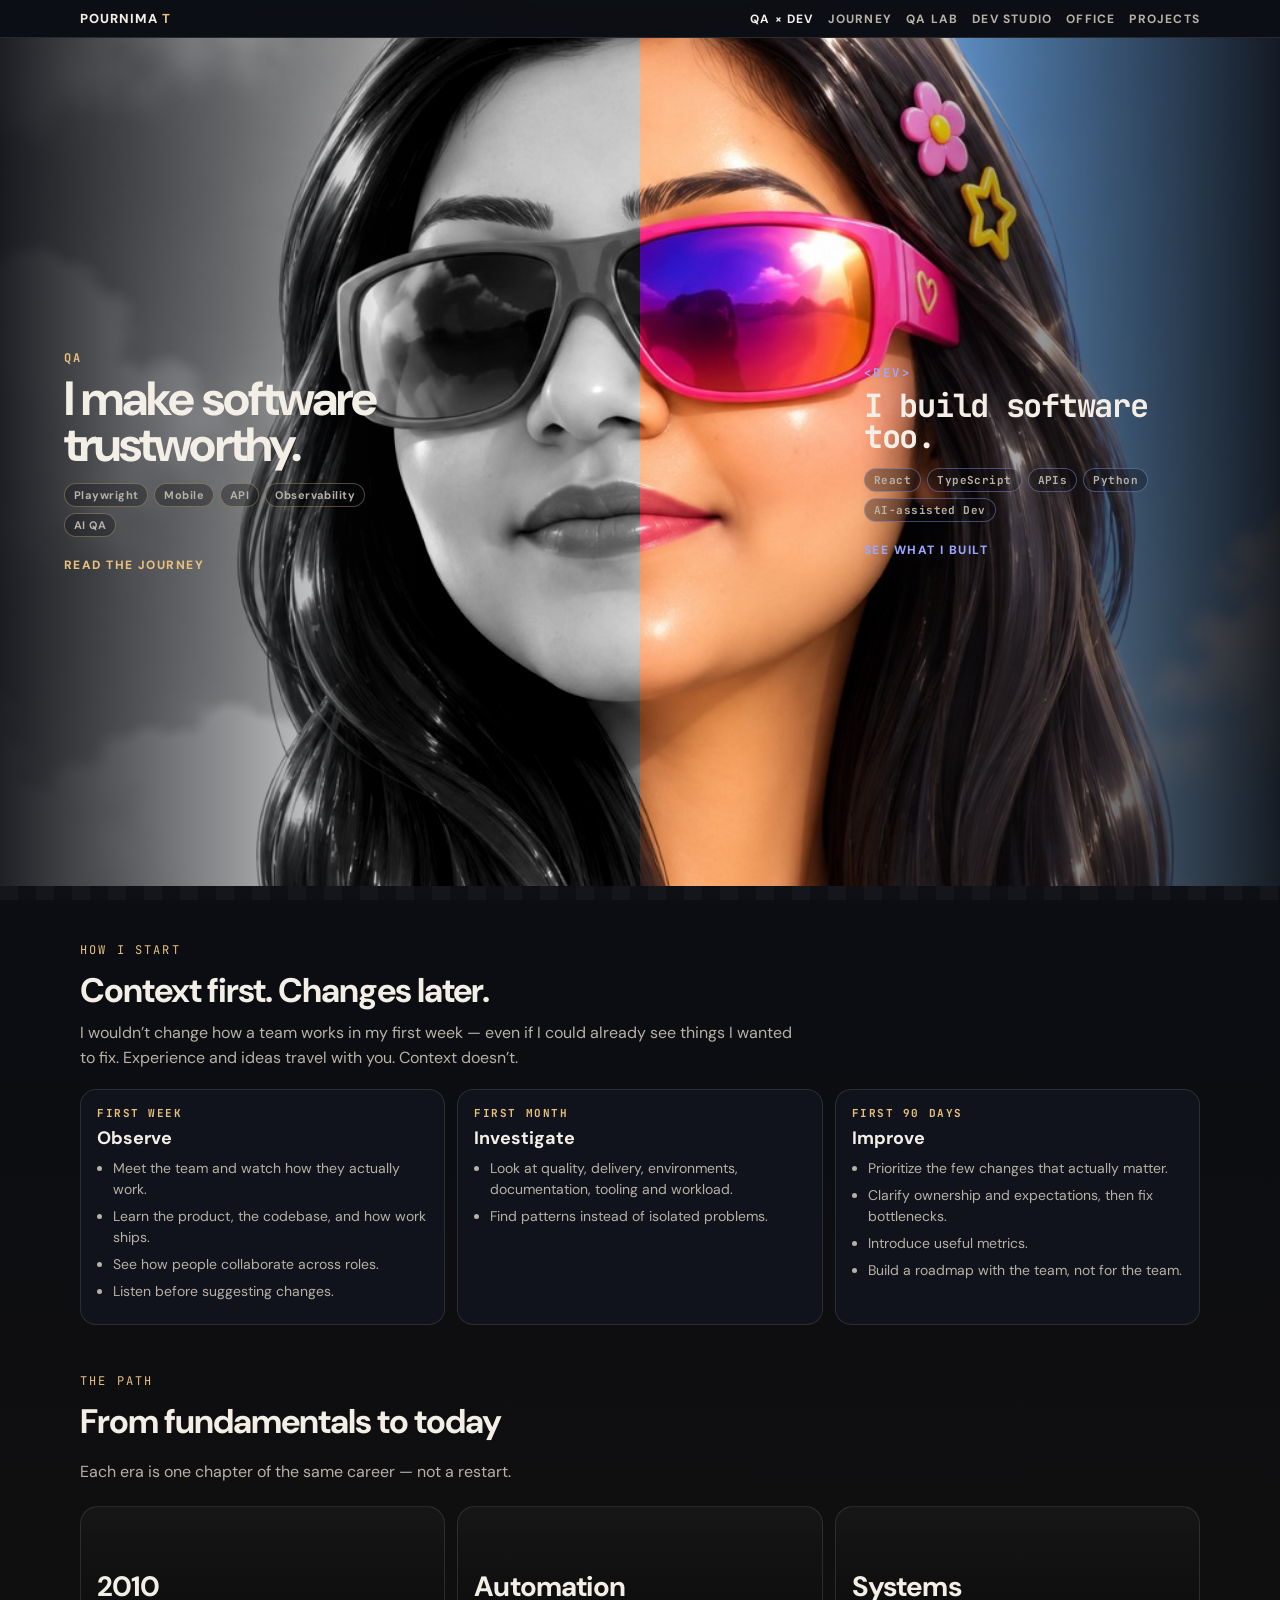
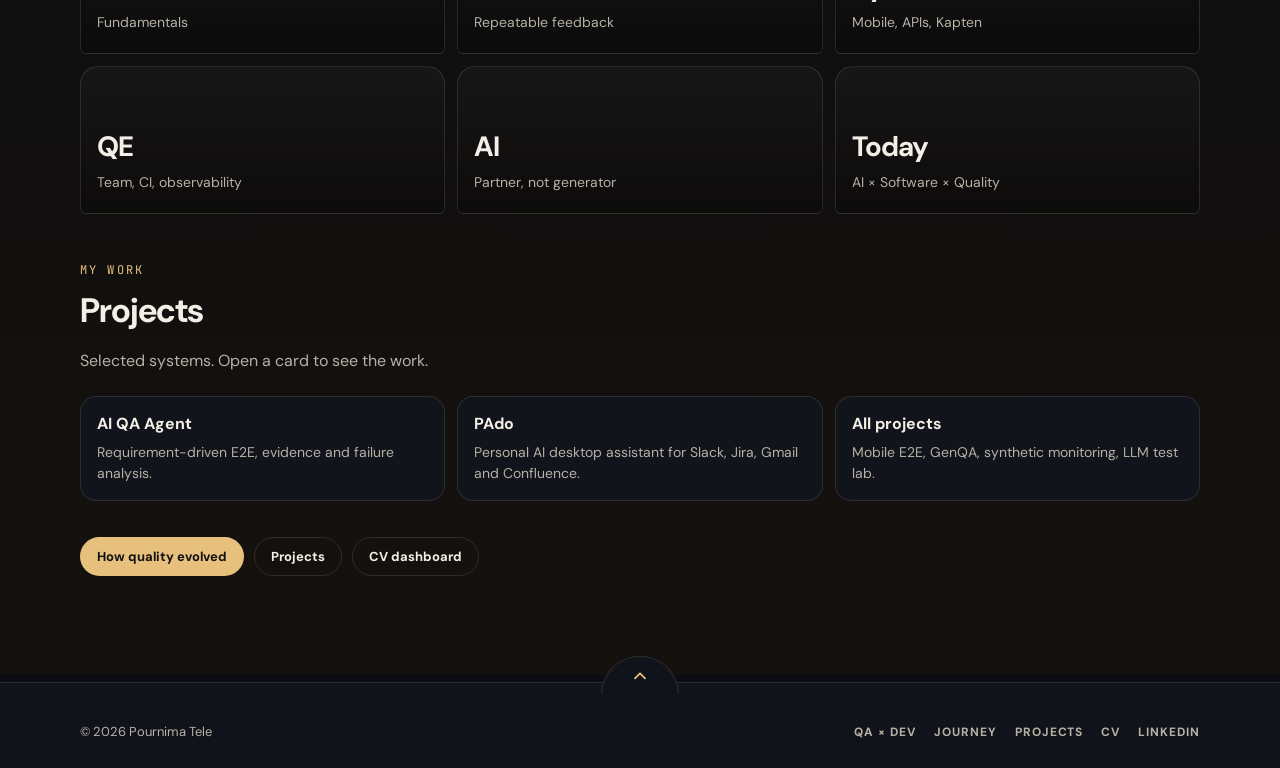
==== commit 171ba4f3: "Add the first-90-days section to the QA x Dev home. Same observe, investigate, and improve framing a" ====
--- a/index.html
+++ b/index.html
@@ -61,7 +61,42 @@
       </a>
     </section>
     <main id="main" class="wrap after">
-      <p class="kicker">The path</p>
+      <section class="start" id="how-i-start">
+        <p class="kicker">How I start</p>
+        <h2 class="section-title">Context first. Changes later.</h2>
+        <p class="section-sub">I wouldn’t change how a team works in my first week — even if I could already see things I wanted to fix. Experience and ideas travel with you. Context doesn’t.</p>
+        <div class="start-steps">
+          <article class="start-step">
+            <p class="when">First week</p>
+            <h3>Observe</h3>
+            <ul>
+              <li>Meet the team and watch how they actually work.</li>
+              <li>Learn the product, the codebase, and how work ships.</li>
+              <li>See how people collaborate across roles.</li>
+              <li>Listen before suggesting changes.</li>
+            </ul>
+          </article>
+          <article class="start-step">
+            <p class="when">First month</p>
+            <h3>Investigate</h3>
+            <ul>
+              <li>Look at quality, delivery, environments, documentation, tooling and workload.</li>
+              <li>Find patterns instead of isolated problems.</li>
+            </ul>
+          </article>
+          <article class="start-step">
+            <p class="when">First 90 days</p>
+            <h3>Improve</h3>
+            <ul>
+              <li>Prioritize the few changes that actually matter.</li>
+              <li>Clarify ownership and expectations, then fix bottlenecks.</li>
+              <li>Introduce useful metrics.</li>
+              <li>Build a roadmap with the team, not for the team.</li>
+            </ul>
+          </article>
+        </div>
+      </section>
+      <p class="kicker" style="margin-top:48px">The path</p>
       <h2 class="section-title">From fundamentals to today</h2>
       <p class="section-sub">Each era is one chapter of the same career — not a restart.</p>
       <div class="era-doors">
--- a/styles.css
+++ b/styles.css
@@ -230,6 +230,37 @@
 }
 .section-title { margin: 0 0 8px; font-size: 34px; letter-spacing: -0.03em; }
 .section-sub { color: var(--muted); max-width: 680px; line-height: 1.55; }
+.start { margin: 0 0 8px; }
+.start .section-sub { margin: 0 0 18px; max-width: 720px; }
+.start-steps {
+  display: grid;
+  grid-template-columns: repeat(3, 1fr);
+  gap: 12px;
+}
+.start-step {
+  background: var(--panel);
+  border: 1px solid var(--line);
+  border-radius: 16px;
+  padding: 16px;
+}
+.start-step .when {
+  margin: 0 0 6px;
+  font-family: "JetBrains Mono", ui-monospace, monospace;
+  font-size: 11px;
+  font-weight: 700;
+  letter-spacing: 0.14em;
+  text-transform: uppercase;
+  color: var(--tone);
+}
+.start-step h3 { margin: 0 0 8px; font-size: 18px; }
+.start-step ul {
+  margin: 0;
+  padding-left: 16px;
+  color: var(--muted);
+  font-size: 14px;
+  line-height: 1.5;
+}
+.start-step li { margin: 6px 0; }
 .era-doors {
   display: grid;
   grid-template-columns: repeat(3, 1fr);
@@ -355,7 +386,7 @@
   }
   .copy-qa { grid-row: 1; }
   .copy-dev { grid-row: 3; }
-  .era-doors, .grid-3 { grid-template-columns: 1fr; }
+  .era-doors, .grid-3, .start-steps { grid-template-columns: 1fr; }
   .mouse-spot, .door::after, .card::after { display: none; }
 }
 @media (prefers-reduced-motion: reduce) {
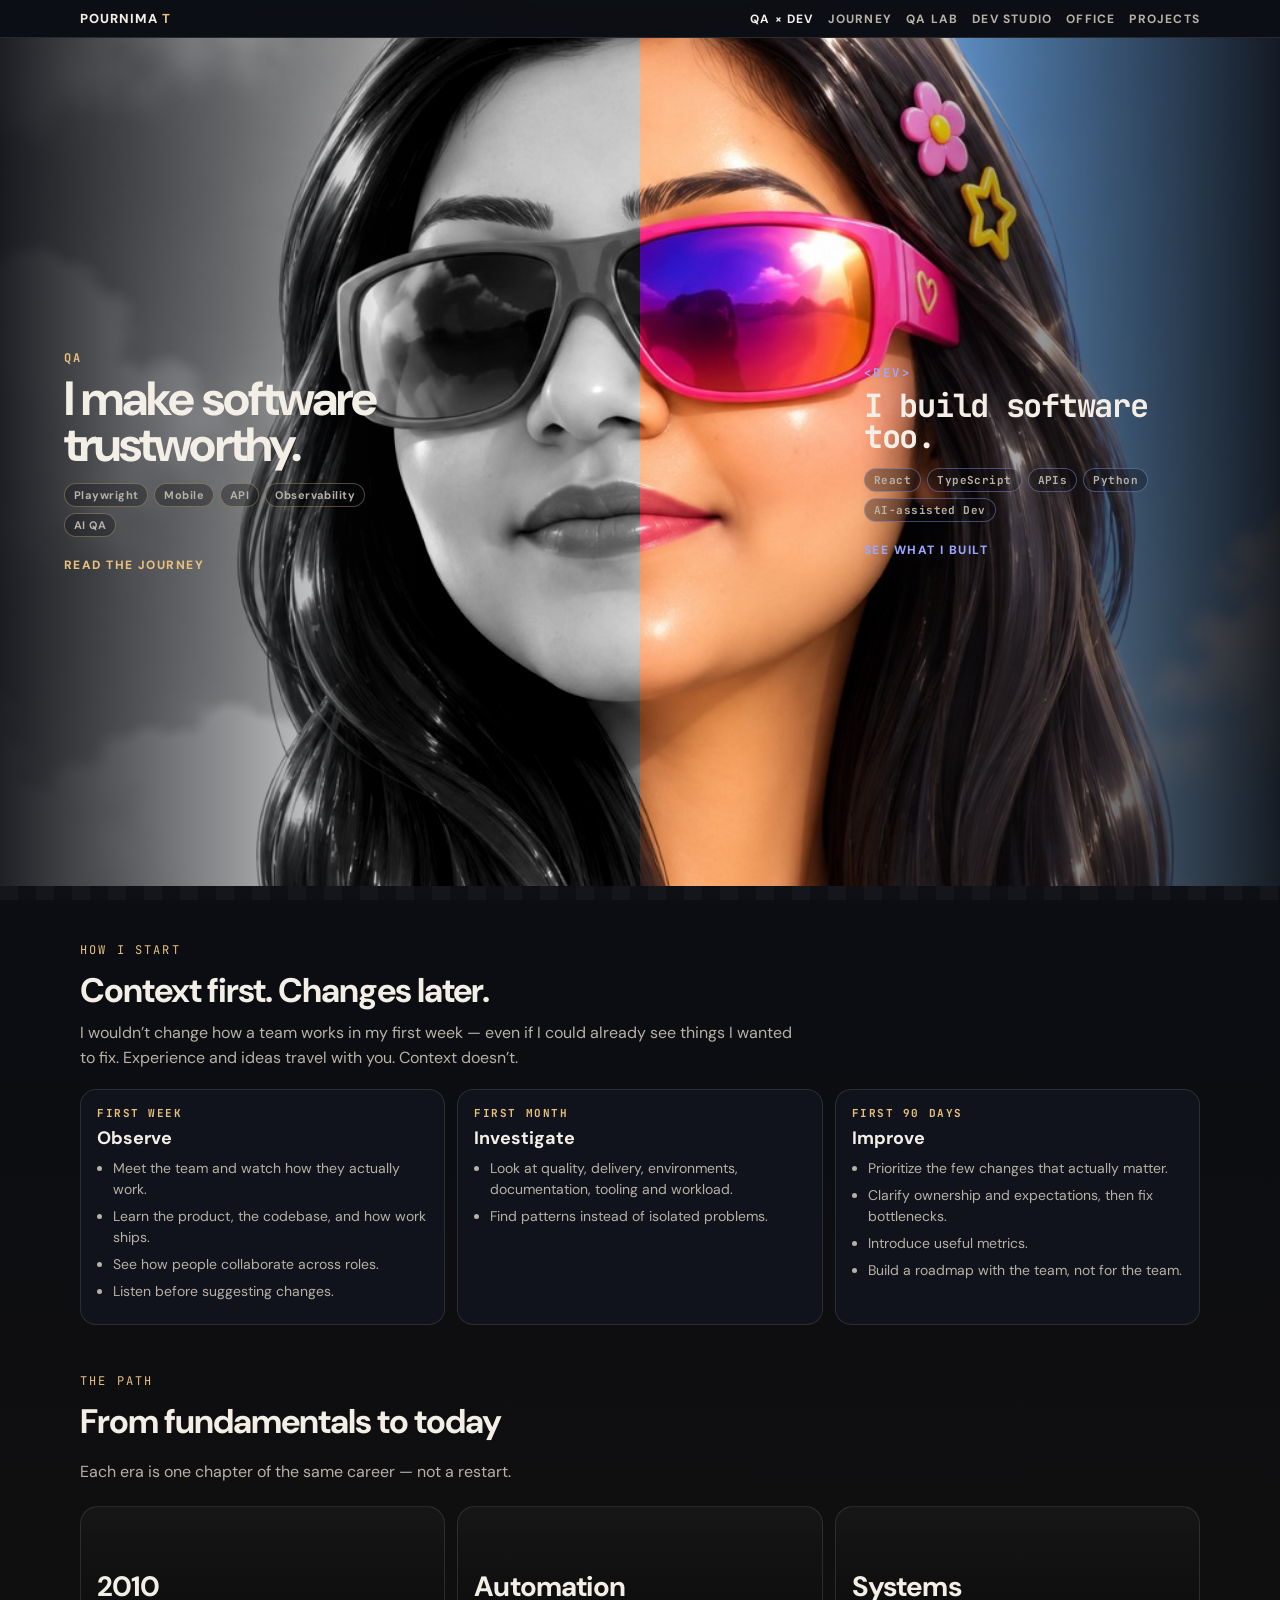
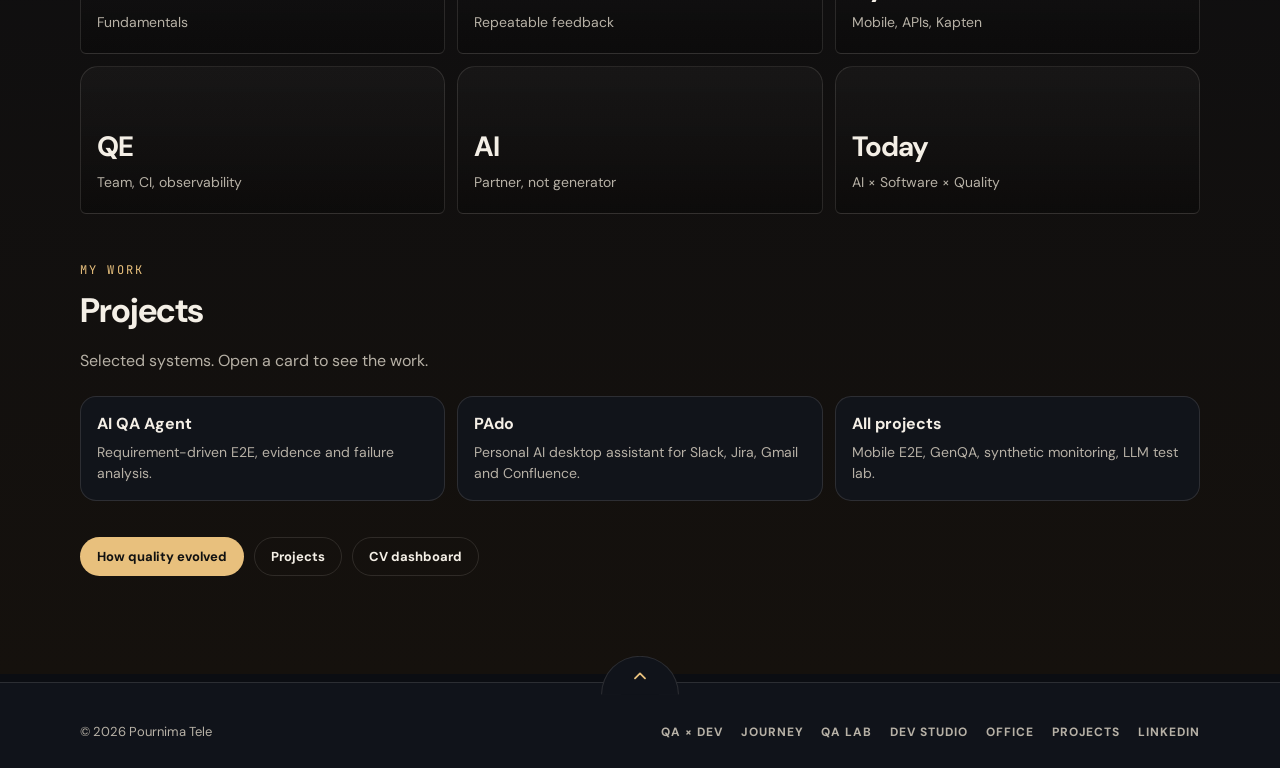
==== commit 4b28f0c5: "Keep every QA x Dev page on this site, in the homepage gold theme. Inner pages no longer use the oth" ====
--- a/index.html
+++ b/index.html
@@ -9,20 +9,20 @@
   <link href="https://fonts.googleapis.com/css2?family=DM+Sans:wght@400;500;700;800&family=JetBrains+Mono:wght@500;700&display=swap" rel="stylesheet" />
   <link rel="stylesheet" href="./styles.css" />
 </head>
-<body id="top" data-room="lobby">
+<body id="top">
   <div class="mouse-spot" aria-hidden="true"></div>
   <a class="skip" href="#main">Skip to content</a>
   <div class="floor">
     <header class="nav">
       <div class="wrap hud-inner">
-        <a class="brand" href="https://qapournima.github.io/ai-quality-engineering/">Pournima <span>T</span></a>
+        <a class="brand" href="./index.html">Pournima <span>T</span></a>
         <nav class="nav-links" aria-label="Site">
           <a class="active" href="./index.html">QA × Dev</a>
-          <a href="https://qapournima.github.io/ai-quality-engineering/journey.html">Journey</a>
-          <a href="https://qapournima.github.io/ai-quality-engineering/qa-lab.html">QA Lab</a>
-          <a href="https://qapournima.github.io/ai-quality-engineering/dev-studio.html">Dev Studio</a>
-          <a href="https://qapournima.github.io/ai-quality-engineering/office.html">Office</a>
-          <a href="https://qapournima.github.io/ai-quality-engineering/fame.html">Projects</a>
+          <a href="./journey.html">Journey</a>
+          <a href="./qa-lab.html">QA Lab</a>
+          <a href="./dev-studio.html">Dev Studio</a>
+          <a href="./office.html">Office</a>
+          <a href="./fame.html">Projects</a>
         </nav>
       </div>
     </header>
@@ -35,7 +35,7 @@
           <img src="./assets/portrait.jpg?v=2" alt="" />
         </span>
       </figure>
-      <a class="copy copy-qa" data-lean="qa" href="https://qapournima.github.io/ai-quality-engineering/journey.html">
+      <a class="copy copy-qa" data-lean="qa" href="./journey.html">
         <p class="role">QA</p>
         <h1>I make software trustworthy.</h1>
         <ul class="pills">
@@ -47,7 +47,7 @@
         </ul>
         <span class="go">Read the journey</span>
       </a>
-      <a class="copy copy-dev" data-lean="dev" href="https://qapournima.github.io/ai-quality-engineering/fame.html">
+      <a class="copy copy-dev" data-lean="dev" href="./fame.html">
         <p class="role">&lt;dev&gt;</p>
         <h1>I build software too.</h1>
         <ul class="pills">
@@ -100,18 +100,18 @@
       <h2 class="section-title">From fundamentals to today</h2>
       <p class="section-sub">Each era is one chapter of the same career — not a restart.</p>
       <div class="era-doors">
-        <a class="door me" href="https://qapournima.github.io/ai-quality-engineering/journey.html#foundations"><h2>2010</h2><p>Fundamentals</p></a>
-        <a class="door" href="https://qapournima.github.io/ai-quality-engineering/journey.html#automation"><h2>Automation</h2><p>Repeatable feedback</p></a>
-        <a class="door qa" href="https://qapournima.github.io/ai-quality-engineering/journey.html#systems"><h2>Systems</h2><p>Mobile, APIs, Kapten</p></a>
-        <a class="door qa" href="https://qapournima.github.io/ai-quality-engineering/journey.html#qe"><h2>QE</h2><p>Team, CI, observability</p></a>
-        <a class="door dev" href="https://qapournima.github.io/ai-quality-engineering/journey.html#ai"><h2>AI</h2><p>Partner, not generator</p></a>
-        <a class="door me" href="https://qapournima.github.io/ai-quality-engineering/journey.html#today"><h2>Today</h2><p>AI × Software × Quality</p></a>
+        <a class="door me" href="./journey.html#foundations"><h2>2010</h2><p>Fundamentals</p></a>
+        <a class="door" href="./journey.html#automation"><h2>Automation</h2><p>Repeatable feedback</p></a>
+        <a class="door qa" href="./journey.html#systems"><h2>Systems</h2><p>Mobile, APIs, Kapten</p></a>
+        <a class="door qa" href="./journey.html#qe"><h2>QE</h2><p>Team, CI, observability</p></a>
+        <a class="door dev" href="./journey.html#ai"><h2>AI</h2><p>Partner, not generator</p></a>
+        <a class="door me" href="./journey.html#today"><h2>Today</h2><p>AI × Software × Quality</p></a>
       </div>
       <p class="kicker" style="margin-top:48px">My work</p>
       <h2 class="section-title">Projects</h2>
       <p class="section-sub">Selected systems. Open a card to see the work.</p>
       <div class="grid-3">
-        <a class="card" href="https://qapournima.github.io/ai-quality-engineering/projects/ai-qa.html">
+        <a class="card" href="./projects/ai-qa.html">
           <h3>AI QA Agent</h3>
           <p>Requirement-driven E2E, evidence and failure analysis.</p>
         </a>
@@ -119,27 +119,29 @@
           <h3>PAdo</h3>
           <p>Personal AI desktop assistant for Slack, Jira, Gmail and Confluence.</p>
         </a>
-        <a class="card" href="https://qapournima.github.io/ai-quality-engineering/fame.html">
+        <a class="card" href="./fame.html">
           <h3>All projects</h3>
           <p>Mobile E2E, GenQA, synthetic monitoring, LLM test lab.</p>
         </a>
       </div>
       <div class="cta">
-        <a class="btn btn-primary" href="https://qapournima.github.io/ai-quality-engineering/journey.html">How quality evolved</a>
-        <a class="btn btn-ghost" href="https://qapournima.github.io/ai-quality-engineering/fame.html">Projects</a>
+        <a class="btn btn-primary" href="./journey.html">How quality evolved</a>
+        <a class="btn btn-ghost" href="./fame.html">Projects</a>
         <a class="btn btn-ghost" href="https://qapournima.github.io/QAPournima/">CV dashboard</a>
       </div>
     </main>
   </div>
-  <footer class="site-foot">
+<footer class="site-foot">
     <a class="to-top" href="#top" aria-label="Back to top"><svg viewBox="0 0 24 24" width="20" height="20" aria-hidden="true"><path d="M6 14l6-6 6 6" fill="none" stroke="currentColor" stroke-width="2.2" stroke-linecap="round" stroke-linejoin="round"/></svg></a>
     <div class="foot-inner">
       <p>© 2026 Pournima Tele</p>
       <nav aria-label="Footer">
         <a href="./index.html">QA × Dev</a>
-        <a href="https://qapournima.github.io/ai-quality-engineering/journey.html">Journey</a>
-        <a href="https://qapournima.github.io/ai-quality-engineering/fame.html">Projects</a>
-        <a href="https://qapournima.github.io/QAPournima/">CV</a>
+        <a href="./journey.html">Journey</a>
+        <a href="./qa-lab.html">QA Lab</a>
+        <a href="./dev-studio.html">Dev Studio</a>
+        <a href="./office.html">Office</a>
+        <a href="./fame.html">Projects</a>
         <a href="https://www.linkedin.com/in/pournimatele/">LinkedIn</a>
       </nav>
     </div>
--- a/styles.css
+++ b/styles.css
@@ -459,3 +459,308 @@
   .foot-inner { justify-content: center; text-align: center; }
   .site-foot nav { justify-content: center; }
 }
+
+img { max-width: 100%; display: block; }
+:focus-visible { outline: 2px solid var(--tone); outline-offset: 3px; }
+.room { padding: 36px 0 90px; }
+.era-nav {
+  display: flex;
+  flex-wrap: wrap;
+  gap: 8px 14px;
+  margin: 18px 0 0;
+  font-size: 12px;
+  font-weight: 700;
+  letter-spacing: 0.1em;
+  text-transform: uppercase;
+}
+.era-nav a { color: var(--muted); text-decoration: none; }
+.era-nav a:hover, .era-nav a:focus-visible { color: var(--ink); }
+.grid, .grid-2, .stations { display: grid; gap: 12px; }
+.grid-2 { grid-template-columns: 1fr 1fr; }
+.stations { grid-template-columns: repeat(3, 1fr); margin-top: 22px; }
+.panel {
+  background: var(--panel);
+  border: 1px solid var(--line);
+  border-radius: 16px;
+  padding: 16px;
+}
+.panel h2 { margin: 0 0 10px; font-size: 22px; letter-spacing: -0.03em; }
+.panel h3 { margin: 16px 0 8px; font-size: 16px; }
+.panel h3:first-child { margin-top: 0; }
+.panel p { margin: 0; color: var(--muted); font-size: 14px; line-height: 1.5; }
+.panel p + p { margin-top: 10px; }
+.quote {
+  margin: 22px 0;
+  padding: 18px 22px;
+  border-left: 3px solid var(--gold);
+  background: color-mix(in srgb, var(--gold) 10%, transparent);
+  font-size: 18px;
+  font-style: italic;
+}
+.terminal {
+  font-family: "JetBrains Mono", ui-monospace, monospace;
+  font-size: 13px;
+  background: #0a0c12;
+  border: 1px solid color-mix(in srgb, var(--gold) 28%, var(--line));
+  border-radius: 16px;
+  padding: 18px 18px 16px;
+  text-align: left;
+  box-shadow: 0 0 40px color-mix(in srgb, var(--gold) 10%, transparent);
+}
+.terminal .bar { color: #6b7280; margin-bottom: 12px; }
+.prompt { color: var(--gold); }
+.ai { color: var(--gold); }
+.ok { color: #86efac; }
+.wall {
+  display: grid;
+  grid-template-columns: repeat(3, 1fr);
+  gap: 16px;
+  margin-top: 28px;
+}
+.frame {
+  text-decoration: none;
+  background: #16130f;
+  border: 10px solid #2a241c;
+  box-shadow: inset 0 0 0 1px #c4a574, 0 18px 40px rgba(0,0,0,.4);
+  min-height: 220px;
+  padding: 18px;
+  display: flex;
+  flex-direction: column;
+  justify-content: flex-end;
+  transition: transform .2s ease, box-shadow .2s ease, filter .2s ease;
+  filter: brightness(0.78);
+}
+.frame:hover, .frame:focus-visible {
+  transform: translateY(-8px) scale(1.02);
+  filter: brightness(1.08);
+  box-shadow: inset 0 0 0 1px #e8c07d, 0 0 30px rgba(232,192,125,.2);
+}
+.frame img {
+  height: 92px;
+  object-fit: cover;
+  object-position: top;
+  margin: -6px -6px 12px;
+  opacity: .9;
+}
+.frame h3 { margin: 0 0 6px; }
+.timeline {
+  border-left: 2px solid color-mix(in srgb, var(--gold) 50%, transparent);
+  margin: 24px 0 0 8px;
+  padding-left: 22px;
+}
+.year { color: var(--gold); font-weight: 800; margin: 0 0 6px; }
+.step { margin: 0 0 18px; }
+.certs { display: flex; flex-wrap: wrap; gap: 8px; }
+.cert {
+  border: 1px solid var(--line);
+  padding: 8px 10px;
+  border-radius: 8px;
+  background: color-mix(in srgb, var(--gold) 10%, transparent);
+}
+.book-row { display: flex; gap: 16px; align-items: center; }
+.book-row img { width: 90px; border-radius: 6px; }
+.write-grid {
+  display: grid;
+  grid-template-columns: repeat(3, minmax(0, 1fr));
+  gap: 12px;
+  margin: 16px 0 28px;
+}
+.write-card {
+  background: var(--panel);
+  border: 1px solid var(--line);
+  border-radius: 16px;
+  overflow: hidden;
+  text-decoration: none;
+  display: flex;
+  flex-direction: column;
+  min-height: 100%;
+}
+.write-card:hover, .write-card:focus-visible {
+  border-color: color-mix(in srgb, var(--tone) 50%, white);
+}
+.write-card .thumb { height: 140px; background: #151922; overflow: hidden; }
+.write-card .thumb img { width: 100%; height: 100%; object-fit: cover; display: block; }
+.write-card .thumb .fallback {
+  height: 100%;
+  display: grid;
+  place-items: center;
+  font-size: 28px;
+  font-weight: 800;
+  color: var(--tone);
+}
+.write-card .thumb .fallback[hidden] { display: none; }
+.write-card .body { padding: 14px; }
+.write-card .meta {
+  margin-bottom: 8px;
+  font-family: "JetBrains Mono", ui-monospace, monospace;
+  font-size: 11px;
+  letter-spacing: 0.08em;
+  text-transform: uppercase;
+  color: var(--tone);
+}
+.write-card h3 { margin: 0 0 8px; font-size: 15px; line-height: 1.35; }
+.write-card p { margin: 0; color: var(--muted); font-size: 13px; line-height: 1.5; }
+.book-hero {
+  display: grid;
+  grid-template-columns: 168px minmax(0, 1fr);
+  gap: 22px;
+  align-items: center;
+}
+.book-hero img {
+  width: 168px;
+  border-radius: 8px;
+  box-shadow: 0 16px 40px rgba(0, 0, 0, 0.4);
+}
+.tags { display: flex; flex-wrap: wrap; gap: 6px; margin: 12px 0; }
+.tag {
+  font-size: 11px;
+  color: #f0d9a8;
+  background: color-mix(in srgb, var(--gold) 12%, transparent);
+  border-radius: 999px;
+  padding: 3px 8px;
+}
+.case h2 { font-size: 36px; margin: 8px 0 12px; }
+.case ul { color: var(--muted); line-height: 1.7; }
+.job {
+  display: grid;
+  grid-template-columns: 180px 1fr;
+  gap: 16px;
+  padding: 16px 0;
+  border-top: 1px solid var(--line);
+}
+.job .when { color: var(--muted); font-size: 13px; }
+.job h3 { margin: 0 0 4px; font-size: 16px; }
+.job p { margin: 0; color: var(--muted); font-size: 14px; }
+.aircall-head { display: flex; gap: 14px; align-items: center; margin-bottom: 8px; }
+.aircall-head img {
+  width: 48px; height: 48px; object-fit: contain;
+  background: #fff; border-radius: 12px; padding: 6px;
+}
+.aircall-head h3 { margin: 0; }
+.aircall-head p { margin: 4px 0 0; color: var(--muted); font-size: 13px; }
+.keys { color: var(--muted); line-height: 1.55; }
+.desk {
+  display: grid;
+  grid-template-columns: 1fr 1fr auto;
+  gap: 14px;
+  align-items: stretch;
+  margin: 22px 0;
+}
+.hotspot {
+  appearance: none;
+  -webkit-appearance: none;
+  color: inherit;
+  text-align: left;
+  cursor: pointer;
+  font: inherit;
+}
+.hotspot .hint {
+  display: block;
+  margin-top: 12px;
+  font-size: 10px;
+  letter-spacing: 0.14em;
+  text-transform: uppercase;
+  color: var(--muted);
+}
+.hotspot[aria-expanded="true"] {
+  border-color: color-mix(in srgb, var(--gold) 55%, white);
+  box-shadow: 0 0 24px color-mix(in srgb, var(--gold) 18%, transparent);
+}
+.flow { margin: 0; padding: 0; list-style: none; }
+.flow li {
+  position: relative;
+  padding: 2px 0 2px 12px;
+  color: var(--muted);
+  border-left: 1px solid #2a353c;
+}
+.flow li.is-on, .flow.static li {
+  color: var(--ink);
+  border-left-color: var(--gold);
+}
+.env { margin: 0 0 6px; }
+.dot {
+  display: inline-block;
+  width: 7px;
+  height: 7px;
+  border-radius: 50%;
+  background: #4ade80;
+  margin-right: 6px;
+  box-shadow: 0 0 8px #4ade80;
+}
+.phone .notch {
+  display: block;
+  width: 36px;
+  height: 5px;
+  border-radius: 999px;
+  background: #333;
+  margin: 0 auto 10px;
+}
+.inspect {
+  background: var(--panel);
+  border: 1px solid color-mix(in srgb, var(--gold) 40%, var(--line));
+  border-radius: 16px;
+  padding: 18px;
+  margin: 0 0 22px;
+}
+.inspect[hidden], .inspect article[hidden] { display: none; }
+.inspect-bar {
+  display: flex;
+  justify-content: space-between;
+  align-items: center;
+  gap: 12px;
+  margin-bottom: 12px;
+}
+.inspect-bar h2 { margin: 0; font-size: 18px; }
+.inspect p { color: var(--muted); line-height: 1.55; margin: 0 0 12px; }
+.inspect .terminal { margin: 0 0 14px; }
+.inspect-links { display: flex; flex-wrap: wrap; gap: 8px; }
+.screen {
+  background: #0a1014;
+  border: 8px solid #1c242c;
+  border-radius: 10px;
+  padding: 14px;
+  font-family: "JetBrains Mono", ui-monospace, monospace;
+  font-size: 12px;
+  line-height: 1.55;
+  min-height: 240px;
+  box-shadow: 0 12px 30px rgba(0,0,0,.35), inset 0 0 40px color-mix(in srgb, var(--gold) 8%, transparent);
+}
+.screen h3 { margin: 0 0 10px; font-size: 13px; letter-spacing: 0.08em; color: var(--gold); }
+.run { color: #86efac; }
+.run::before {
+  content: "";
+  display: inline-block;
+  width: 7px; height: 7px;
+  border-radius: 50%;
+  background: #4ade80;
+  margin-right: 6px;
+  animation: blink 1.2s infinite;
+}
+@keyframes blink { 50% { opacity: .3; } }
+.phone {
+  width: 120px;
+  border: 8px solid #222;
+  border-radius: 22px;
+  background: #111;
+  padding: 18px 10px;
+  text-align: center;
+  font-size: 12px;
+  box-shadow: 0 16px 30px rgba(0,0,0,.4);
+}
+.phone b { display: block; margin: 10px 0 6px; }
+.hud-toggle {
+  background: transparent;
+  color: var(--muted);
+  border: 1px solid var(--line);
+  border-radius: 999px;
+  padding: 6px 10px;
+  font: 700 11px/1 "DM Sans", ui-sans-serif, system-ui, sans-serif;
+  letter-spacing: 0.08em;
+  text-transform: uppercase;
+  cursor: pointer;
+}
+@media (max-width: 860px) {
+  .stations, .wall, .write-grid { grid-template-columns: 1fr; }
+  .book-hero, .grid-2, .desk, .job { grid-template-columns: 1fr; }
+  .phone { margin: 0 auto; }
+}
